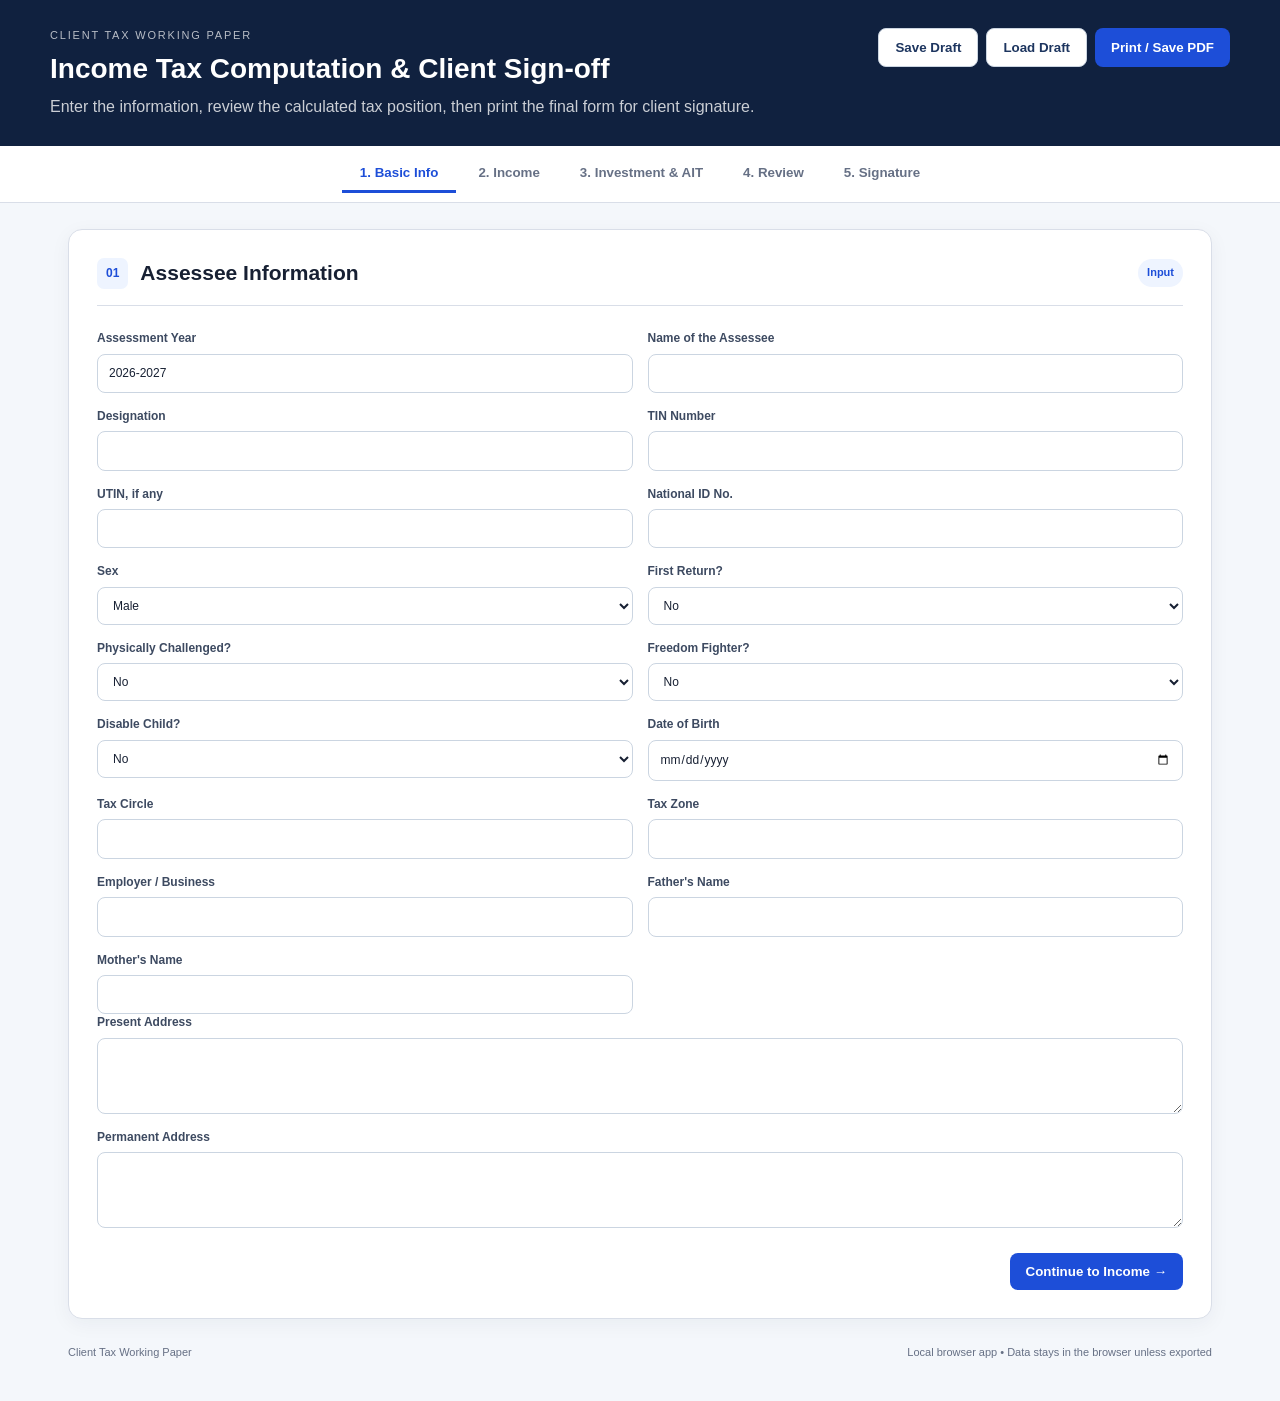
==== index.html @ 4872b8e6 "Add files via upload" ====
<!DOCTYPE html>
<html lang="en">
<head>
  <meta charset="UTF-8">
  <meta name="viewport" content="width=device-width, initial-scale=1.0">
  <title>Income Tax Computation & Client Sign-off</title>
  <link rel="stylesheet" href="styles.css">
</head>
<body>
<header class="topbar">
  <div>
    <div class="eyebrow">CLIENT TAX WORKING PAPER</div>
    <h1>Income Tax Computation & Client Sign-off</h1>
    <p>Enter the information, review the calculated tax position, then print the final form for client signature.</p>
  </div>
  <div class="top-actions">
    <button class="btn secondary" id="saveBtn">Save Draft</button>
    <button class="btn secondary" id="loadBtn">Load Draft</button>
    <button class="btn primary" id="printBtn">Print / Save PDF</button>
  </div>
</header>

<nav class="steps">
  <button class="step active" data-step="1">1. Basic Info</button>
  <button class="step" data-step="2">2. Income</button>
  <button class="step" data-step="3">3. Investment & AIT</button>
  <button class="step" data-step="4">4. Review</button>
  <button class="step" data-step="5">5. Signature</button>
</nav>

<main class="container">
  <div id="status" class="status hidden"></div>

  <section class="panel step-panel active" data-panel="1">
    <div class="section-head">
      <div><span class="section-no">01</span><h2>Assessee Information</h2></div>
      <span class="badge">Input</span>
    </div>
    <div class="grid two">
      <label>Assessment Year<input id="assessmentYear" value="2026-2027"></label>
      <label>Name of the Assessee<input id="name"></label>
      <label>Designation<input id="designation"></label>
      <label>TIN Number<input id="tin"></label>
      <label>UTIN, if any<input id="utin"></label>
      <label>National ID No.<input id="nid"></label>
      <label>Sex<select id="sex"><option>Male</option><option>Female</option><option>Third</option></select></label>
      <label>First Return?<select id="firstReturn"><option>No</option><option>Yes</option></select></label>
      <label>Physically Challenged?<select id="disabled"><option>No</option><option>Yes</option></select></label>
      <label>Freedom Fighter?<select id="freedomFighter"><option>No</option><option>Yes</option></select></label>
      <label>Disable Child?<select id="disableChild"><option>No</option><option>Yes</option></select></label>
      <label>Date of Birth<input id="dob" type="date"></label>
      <label>Tax Circle<input id="taxCircle"></label>
      <label>Tax Zone<input id="taxZone"></label>
      <label>Employer / Business<input id="employer"></label>
      <label>Father's Name<input id="father"></label>
      <label>Mother's Name<input id="mother"></label>
    </div>
    <div class="grid one">
      <label>Present Address<textarea id="presentAddress"></textarea></label>
      <label>Permanent Address<textarea id="permanentAddress"></textarea></label>
    </div>
    <div class="nav-row"><span></span><button class="btn primary next">Continue to Income →</button></div>
  </section>

  <section class="panel step-panel" data-panel="2">
    <div class="section-head">
      <div><span class="section-no">02</span><h2>Income Computation</h2></div>
      <span class="badge">Input + Auto calculation</span>
    </div>

    <details open class="income-card">
      <summary>Salary Income <span class="live" id="salaryLive">৳0</span></summary>
      <div class="grid three">
        <label>Basic Pay<input data-num id="basicPay"></label>
        <label>House Rent Allowance<input data-num id="houseRent"></label>
        <label>Festival Bonus<input data-num id="festivalBonus"></label>
        <label>Conveyance Allowance<input data-num id="conveyance"></label>
        <label>Medical Allowance<input data-num id="medical"></label>
        <label>Gratuity<input data-num id="gratuity"></label>
        <label>Employer PF Contribution<input data-num id="employerPF"></label>
        <label>Clothing Benefit<input data-num id="clothing"></label>
        <label>Earned Leave<input data-num id="earnedLeave"></label>
        <label>Performance Bonus<input data-num id="performanceBonus"></label>
      </div>
      <div class="calc-line"><span>Total Salary Income</span><strong id="salaryGross">৳0</strong></div>
      <div class="calc-line"><span>Salary exemption: lower of 1/3 of total or ৳500,000</span><strong id="salaryExempt">৳0</strong></div>
      <div class="calc-line total"><span>Taxable Salary Income</span><strong id="salaryTaxable">৳0</strong></div>
    </details>

    <details class="income-card">
      <summary>House Property <span class="live" id="houseLive">৳0</span></summary>
      <div class="grid three">
        <label>Property Location / Description<input id="houseLocation"></label>
        <label>Property Type<select id="houseType"><option value="">Select</option><option value="residential">Residential</option><option value="commercial">Commercial</option></select></label>
        <label>Start Date<input id="houseStart" type="date"></label>
        <label>Annual Rental Income<input data-num id="rentIncome"></label>
        <label>Insurance Premium<input data-num id="houseInsurance"></label>
        <label>Loan / Mortgage Interest<input data-num id="houseInterest"></label>
        <label>Municipal / Local Tax<input data-num id="municipalTax"></label>
        <label>Vacancy Allowance<input data-num id="vacancyAllowance"></label>
        <label>Pre-rental Interest<input data-num id="preRentInterest"></label>
      </div>
      <div class="calc-line"><span>Repair & maintenance</span><strong id="houseRepair">৳0</strong></div>
      <div class="calc-line"><span>Total claimed expenses</span><strong id="houseExpenses">৳0</strong></div>
      <div class="calc-line total"><span>Net House Property Income</span><strong id="houseTaxable">৳0</strong></div>
    </details>

    <details class="income-card">
      <summary>Agriculture <span class="live" id="agriLive">৳0</span></summary>
      <div class="grid three">
        <label>Books of Account Maintained?<select id="agriBooks"><option>Yes</option><option>No</option></select></label>
        <label>Sale of Agricultural Produce<input data-num id="agriSales"></label>
        <label>Tea / Rubber Production<input data-num id="agriTea"></label>
        <label>Land Development Tax<input data-num id="agriLandTax"></label>
        <label>Land Rent<input data-num id="agriLandRent"></label>
        <label>Seeds & Fertilizers<input data-num id="agriSeeds"></label>
        <label>Labour Wages<input data-num id="agriLabour"></label>
        <label>Irrigation & Electricity<input data-num id="agriIrrigation"></label>
        <label>Farm Loan Interest<input data-num id="agriInterest"></label>
        <label>Machinery / Dairy Maintenance<input data-num id="agriMaintenance"></label>
        <label>Insurance Premium<input data-num id="agriInsurance"></label>
        <label>Loss Prevention Cost<input data-num id="agriLoss"></label>
        <label>Depreciation & Amortization<input data-num id="agriDep"></label>
        <label>Dead Dairy Purchase<input data-num id="agriDairy"></label>
        <label>Other Eligible Agriculture Expense<input data-num id="agriOther"></label>
      </div>
      <div class="calc-line"><span>Total agricultural receipts</span><strong id="agriReceipts">৳0</strong></div>
      <div class="calc-line"><span>Total agricultural expenses</span><strong id="agriExpenses">৳0</strong></div>
      <div class="calc-line total"><span>Net Agricultural Income</span><strong id="agriTaxable">৳0</strong></div>
    </details>

    <details class="income-card">
      <summary>Business / Profession <span class="live" id="businessLive">৳0</span></summary>
      <div class="grid two">
        <label>Type of Main Business<input id="businessType"></label>
        <label>Business / Profession Name<input id="businessName"></label>
        <label class="span-2">Business Address<textarea id="businessAddress"></textarea></label>
      </div>
      <h3>Receipts / Income</h3>
      <div class="grid three">
        <label>Business Income<input data-num id="bizBusinessIncome"></label>
        <label>Professional Income<input data-num id="bizProfessionIncome"></label>
        <label>Recurring Business Relationship Benefit<input data-num id="bizRecurring"></label>
        <label>Management Fee Income<input data-num id="bizManagement"></label>
        <label>Leasing Amount Due<input data-num id="bizLease"></label>
        <label>Currency Exchange Gain<input data-num id="bizFx"></label>
        <label>Liquidated Company Income<input data-num id="bizLiquidated"></label>
        <label>Annual Sales / Turnover<input data-num id="bizTurnover"></label>
      </div>
      <h3>Eligible Expenses</h3>
      <div class="grid three" id="businessExpenseGrid"></div>
      <div class="calc-line"><span>Total Business Receipts</span><strong id="bizReceipts">৳0</strong></div>
      <div class="calc-line"><span>Total Eligible Business Expenses</span><strong id="bizExpenses">৳0</strong></div>
      <div class="calc-line total"><span>Net Business Income</span><strong id="bizTaxable">৳0</strong></div>
    </details>

    <details class="income-card">
      <summary>Capital Gain <span class="live" id="capitalLive">৳0</span></summary>
      <div class="grid three">
        <label>Way of Ownership<select id="capitalOwnership"><option value="purchase">Purchase</option><option value="inheritance">Inheritance</option></select></label>
        <label>Fair Value at Inheritance<input data-num id="capitalFairValue"></label>
        <label>Purchase Value<input data-num id="capitalPurchaseValue"></label>
        <label>Sale Value / Consideration<input data-num id="capitalSale"></label>
        <label>Registration & Duty Cost<input data-num id="capitalDuty"></label>
        <label>Asset Development / Repair Cost<input data-num id="capitalRepair"></label>
      </div>
      <div class="calc-line"><span>Total eligible expenses</span><strong id="capitalExpenses">৳0</strong></div>
      <div class="calc-line total"><span>Net Capital Gain</span><strong id="capitalTaxable">৳0</strong></div>
    </details>

    <details class="income-card">
      <summary>Financial Assets <span class="live" id="financialLive">৳0</span></summary>
      <div class="grid three">
        <label>Govt. Securities Interest / Profit<input data-num id="finGovt"></label>
        <label>Securities / Debenture Income<input data-num id="finSecurities"></label>
        <label>Interest / Profit Income<input data-num id="finInterest"></label>
        <label>Bank / Financial Institution Interest<input data-num id="finBank"></label>
        <label>Asset / Product / Scheme Interest<input data-num id="finScheme"></label>
        <label>Dividend Income<input data-num id="finDividend"></label>
        <label>Bank / FI Charges<input data-num id="finCharges"></label>
        <label>Loan Interest for Asset<input data-num id="finLoanInterest"></label>
        <label>Other Eligible Expense<input data-num id="finOtherExpense"></label>
      </div>
      <div class="calc-line"><span>Gross financial asset income</span><strong id="finGross">৳0</strong></div>
      <div class="calc-line"><span>Eligible expenses</span><strong id="finExpenses">৳0</strong></div>
      <div class="calc-line total"><span>Net Financial Asset Income</span><strong id="finTaxable">৳0</strong></div>
    </details>

    <details class="income-card">
      <summary>Other Sources <span class="live" id="otherLive">৳0</span></summary>
      <div class="grid two">
        <label>Royalty / License / Technical Knowledge / Intangible Asset<input data-num id="otherRoyalty"></label>
        <label>Government Subsidies<input data-num id="otherSubsidy"></label>
        <label>Alienation of Property Income<input data-num id="otherAlienation"></label>
        <label>Donation / Grant / Gift<input data-num id="otherGift"></label>
        <label>Other Unclassified Income<input data-num id="otherUnclassified"></label>
        <label>Eligible Other Expense<input data-num id="otherExpense"></label>
      </div>
      <div class="calc-line"><span>Gross other-source income</span><strong id="otherGross">৳0</strong></div>
      <div class="calc-line total"><span>Net Other-Source Income</span><strong id="otherTaxable">৳0</strong></div>
    </details>

    <div class="summary-strip">
      <div><small>Total Taxable Income</small><strong id="totalIncome">৳0</strong></div>
      <div><small>Tax Before Rebate</small><strong id="taxBeforeRebate">৳0</strong></div>
      <div><small>Estimated Tax Payable</small><strong id="estimatedTax">৳0</strong></div>
    </div>
    <div class="nav-row"><button class="btn secondary prev">← Back</button><button class="btn primary next">Continue to Investment & AIT →</button></div>
  </section>

  <section class="panel step-panel" data-panel="3">
    <div class="section-head">
      <div><span class="section-no">03</span><h2>Investment Rebate & Advance Tax</h2></div>
      <span class="badge">Input + Auto calculation</span>
    </div>
    <div class="grid three">
      <label>Life Insurance Premium<input data-num id="invLife"></label>
      <label>Deferred Annuity Contribution<input data-num id="invAnnuity"></label>
      <label>Contributory PF<input data-num id="invPF"></label>
      <label>RPF Contribution<input data-num id="invRPF"></label>
      <label>Superannuation Fund<input data-num id="invSuper"></label>
      <label>Government Securities<input data-num id="invGovt"></label>
      <label>Unit / Mutual Fund Certificate<input data-num id="invMutual"></label>
      <label>DPS Investment<input data-num id="invDPS"></label>
      <label>BSEC-approved Securities<input data-num id="invBsec"></label>
      <label>Approved Hospital Donation<input data-num id="invHospital"></label>
      <label>Handicraft Welfare Donation<input data-num id="invHandicraft"></label>
      <label>Zakat Fund Contribution<input data-num id="invZakat"></label>
      <label>Benevolent Fund / Joint Insurance<input data-num id="invBenevolent"></label>
      <label>Approved Philanthropic / Educational Donation<input data-num id="invEducation"></label>
      <label>Socioeconomic / Cultural Institution Donation<input data-num id="invSocio"></label>
    </div>
    <div class="calc-line"><span>Eligible investment after specified caps</span><strong id="eligibleInvestment">৳0</strong></div>
    <div class="calc-line"><span>Maximum eligible investment: 30% of taxable income</span><strong id="maxInvestment">৳0</strong></div>
    <div class="calc-line"><span>Estimated tax rebate</span><strong id="taxRebate">৳0</strong></div>

    <h3>Advance Income Tax / Tax Credits</h3>
    <div class="table-wrap">
      <table id="aitTable">
        <thead><tr><th>Period / Reference</th><th>Challan No.</th><th>Date</th><th>Amount (৳)</th></tr></thead>
        <tbody></tbody>
      </table>
    </div>
    <div class="grid two">
      <label>AIT on IC Interest Income<input data-num id="aitIC"></label>
      <label>AIT on FD Interest Income<input data-num id="aitFD"></label>
    </div>
    <div class="calc-line"><span>Total AIT / Tax Credit</span><strong id="totalAIT">৳0</strong></div>

    <div class="summary-strip">
      <div><small>Tax Before Rebate</small><strong id="taxBeforeRebate2">৳0</strong></div>
      <div><small>Tax Rebate</small><strong id="taxRebate2">৳0</strong></div>
      <div><small>Tax to Deposit</small><strong id="taxToDeposit">৳0</strong></div>
    </div>
    <div class="nav-row"><button class="btn secondary prev">← Back</button><button class="btn primary next">Review Computation →</button></div>
  </section>

  <section class="panel step-panel" data-panel="4">
    <div class="section-head">
      <div><span class="section-no">04</span><h2>Client Review & Final Computation</h2></div>
      <span class="badge">Read-only</span>
    </div>
    <div id="reviewCard" class="review-card"></div>
    <div class="declaration">
      <h3>Client Review Checklist</h3>
      <label class="check"><input type="checkbox" id="confirmInfo"> I have reviewed the personal and income information entered above.</label>
      <label class="check"><input type="checkbox" id="confirmDocuments"> I confirm that the information is supported by the documents and records provided to the tax preparer.</label>
      <label class="check"><input type="checkbox" id="confirmTax"> I have reviewed the tax computation and understand that the final tax liability may change if information or applicable law changes.</label>
      <label>Client comments<textarea id="clientComments" placeholder="Optional comments, corrections or instructions"></textarea></label>
    </div>
    <div class="nav-row"><button class="btn secondary prev">← Back</button><button class="btn primary next">Go to Signature →</button></div>
  </section>

  <section class="panel step-panel" data-panel="5">
    <div class="section-head">
      <div><span class="section-no">05</span><h2>Final Client Sign-off</h2></div>
      <span class="badge">Print-ready</span>
    </div>
    <div class="signature-preview" id="signaturePreview"></div>
    <div class="signature-grid">
      <div class="signature-box"><div class="signature-line"></div><strong>Client Signature</strong><span>Name: <b id="sigName">________________</b></span><span>Date: __________________</span></div>
      <div class="signature-box"><div class="signature-line"></div><strong>Prepared / Reviewed By</strong><span>Name: __________________</span><span>Date: __________________</span></div>
    </div>
    <div class="final-note">
      <strong>Important:</strong> This is a client review and sign-off working paper generated from the supplied Excel template. It is not itself an official NBR return or a substitute for professional verification of the applicable tax law.
    </div>
    <div class="nav-row no-print"><button class="btn secondary prev">← Back</button><button class="btn primary" id="finalPrintBtn">Print Final Form</button></div>
  </section>
</main>

<footer class="footer no-print">
  <span>Client Tax Working Paper</span><span>Local browser app • Data stays in the browser unless exported</span>
</footer>
<script src="app.js"></script>
</body>
</html>
---- styles.css ----
:root{--ink:#172033;--muted:#667085;--line:#d9dee8;--bg:#f4f7fb;--panel:#fff;--brand:#1d4ed8;--brand2:#0f3ea9;--soft:#eef4ff;--success:#087443;--warn:#9a6700}
*{box-sizing:border-box}body{margin:0;font-family:Inter,Segoe UI,Arial,sans-serif;color:var(--ink);background:var(--bg);line-height:1.45}
.topbar{background:#10213f;color:#fff;padding:28px max(24px,calc((100% - 1180px)/2));display:flex;justify-content:space-between;gap:30px;align-items:flex-start}.eyebrow{font-size:11px;letter-spacing:1.8px;opacity:.7}.topbar h1{margin:5px 0;font-size:28px}.topbar p{margin:4px 0 0;opacity:.78;max-width:720px}.top-actions{display:flex;gap:8px;flex-wrap:wrap}.btn{border:0;border-radius:8px;padding:11px 16px;font-weight:700;cursor:pointer}.btn.primary{background:var(--brand);color:#fff}.btn.primary:hover{background:var(--brand2)}.btn.secondary{background:#fff;color:#1d355f;border:1px solid #cbd5e1}
.steps{position:sticky;top:0;z-index:10;background:#fff;border-bottom:1px solid var(--line);display:flex;justify-content:center;gap:4px;padding:9px}.step{background:transparent;border:0;padding:10px 18px;color:var(--muted);font-weight:700;border-bottom:3px solid transparent;cursor:pointer}.step.active{color:var(--brand);border-color:var(--brand)}
.container{max-width:1180px;margin:26px auto;padding:0 18px}.panel{display:none;background:var(--panel);border:1px solid var(--line);border-radius:14px;padding:28px;box-shadow:0 5px 20px rgba(16,33,63,.05)}.panel.active{display:block}
.section-head{display:flex;justify-content:space-between;align-items:center;margin-bottom:24px;border-bottom:1px solid var(--line);padding-bottom:16px}.section-head>div{display:flex;align-items:center;gap:12px}.section-no{font-size:12px;font-weight:800;color:var(--brand);background:var(--soft);padding:7px 9px;border-radius:7px}.section-head h2{margin:0;font-size:21px}.badge{font-size:11px;font-weight:800;color:var(--brand);background:var(--soft);padding:6px 9px;border-radius:20px}
.grid{display:grid;gap:15px}.grid.one{grid-template-columns:1fr}.grid.two{grid-template-columns:repeat(2,minmax(0,1fr))}.grid.three{grid-template-columns:repeat(3,minmax(0,1fr))}.span-2{grid-column:span 2}label{display:flex;flex-direction:column;gap:6px;font-size:12px;font-weight:800;color:#3d4a61}input,select,textarea{font:inherit;font-weight:500;color:var(--ink);border:1px solid #cbd5e1;border-radius:8px;background:#fff;padding:10px 11px;outline:none}input:focus,select:focus,textarea:focus{border-color:var(--brand);box-shadow:0 0 0 3px rgba(29,78,216,.1)}textarea{min-height:76px;resize:vertical}
.income-card{border:1px solid var(--line);border-radius:12px;margin:14px 0;overflow:hidden;background:#fff}.income-card summary{list-style:none;cursor:pointer;padding:15px 17px;font-weight:800;display:flex;justify-content:space-between;background:#fafbfe}.income-card summary::-webkit-details-marker{display:none}.income-card>div,.income-card>h3{padding-left:17px;padding-right:17px}.income-card>div.grid{padding-top:17px}.income-card h3{font-size:14px;margin:20px 0 0}.live{font-size:13px;color:var(--success)}
.calc-line{display:flex;justify-content:space-between;border-top:1px solid var(--line);padding:11px 17px;color:#526078}.calc-line strong{color:var(--ink)}.calc-line.total{background:#f7f9fc;font-size:15px;color:var(--ink)}
.summary-strip{display:grid;grid-template-columns:repeat(3,1fr);gap:12px;margin:22px 0}.summary-strip>div{background:#10213f;color:#fff;border-radius:10px;padding:15px}.summary-strip small{display:block;opacity:.7}.summary-strip strong{display:block;font-size:20px;margin-top:4px}
.nav-row{display:flex;justify-content:space-between;gap:10px;margin-top:25px}.table-wrap{overflow:auto;border:1px solid var(--line);border-radius:10px;margin:15px 0}table{width:100%;border-collapse:collapse;min-width:650px}th,td{padding:9px;border-bottom:1px solid var(--line);text-align:left;font-size:12px}th{background:#f5f7fa}.review-card{border:1px solid var(--line);border-radius:12px;overflow:hidden}.review-header{background:#10213f;color:#fff;padding:20px}.review-header h3{margin:0 0 4px}.review-grid{display:grid;grid-template-columns:repeat(3,1fr)}.review-grid div{padding:16px;border-bottom:1px solid var(--line);border-right:1px solid var(--line)}.review-grid small{display:block;color:var(--muted)}.review-grid strong{display:block;margin-top:3px}.declaration{margin-top:20px;padding:18px;background:#f8fafc;border:1px solid var(--line);border-radius:12px}.declaration h3{margin-top:0}.check{display:block;margin:11px 0;font-size:13px}.check input{width:auto;margin-right:7px}.signature-preview{border:1px solid var(--line);border-radius:12px;padding:20px;background:#fafbfe;margin-bottom:25px}.signature-preview h3{margin:0 0 5px}.signature-preview .amount{font-size:26px;font-weight:900}.signature-grid{display:grid;grid-template-columns:1fr 1fr;gap:55px;margin-top:40px}.signature-box{min-height:150px;display:flex;flex-direction:column;gap:8px}.signature-line{border-bottom:1px solid #333;margin-top:55px;width:90%}.final-note{margin-top:35px;padding:14px 16px;border-left:4px solid #f59e0b;background:#fffaf0;font-size:12px;color:#5c4a20}.footer{max-width:1180px;margin:18px auto 40px;padding:0 18px;color:var(--muted);font-size:11px;display:flex;justify-content:space-between}
.status{padding:11px 14px;background:#ecfdf3;border:1px solid #a7f3d0;color:#065f46;border-radius:8px;margin-bottom:14px}.hidden{display:none}
@media(max-width:800px){.topbar{display:block}.top-actions{margin-top:18px}.steps{overflow:auto;justify-content:flex-start}.step{white-space:nowrap}.grid.two,.grid.three,.review-grid,.summary-strip,.signature-grid{grid-template-columns:1fr}.span-2{grid-column:auto}.panel{padding:18px}.footer{display:none}}
@media print{body{background:#fff}.topbar,.steps,.no-print,.footer,.status{display:none!important}.container{max-width:none;margin:0;padding:0}.panel{display:none!important;border:0;box-shadow:none;padding:0}.panel[data-panel="5"]{display:block!important}.signature-preview{margin-top:0}.final-note{page-break-inside:avoid}.signature-grid{margin-top:55px} @page{size:A4;margin:14mm}}
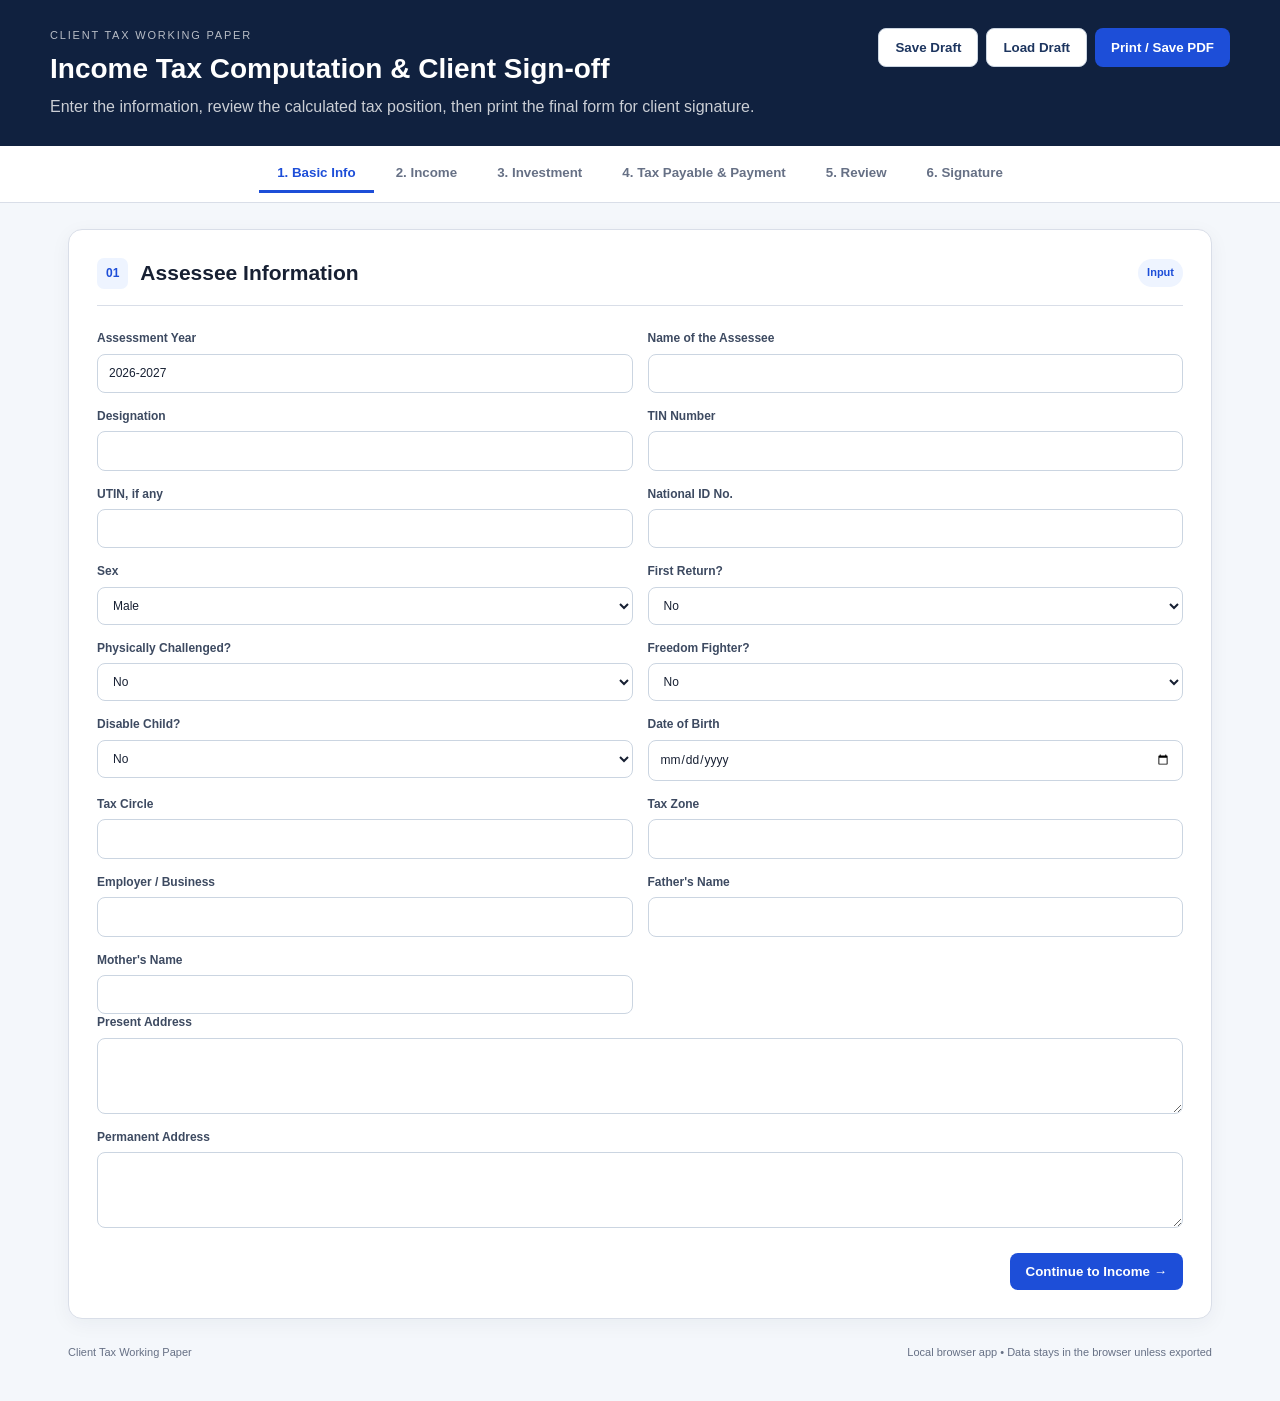
==== commit 5c0a611d: "Separate tax payable and payment section" ====
--- a/index.html
+++ b/index.html
@@ -1,296 +1,23 @@
 <!DOCTYPE html>
 <html lang="en">
-<head>
-  <meta charset="UTF-8">
-  <meta name="viewport" content="width=device-width, initial-scale=1.0">
-  <title>Income Tax Computation & Client Sign-off</title>
-  <link rel="stylesheet" href="styles.css">
-</head>
+<head><meta charset="UTF-8"><meta name="viewport" content="width=device-width, initial-scale=1.0"><title>Income Tax Computation & Client Sign-off</title><link rel="stylesheet" href="styles.css"></head>
 <body>
-<header class="topbar">
-  <div>
-    <div class="eyebrow">CLIENT TAX WORKING PAPER</div>
-    <h1>Income Tax Computation & Client Sign-off</h1>
-    <p>Enter the information, review the calculated tax position, then print the final form for client signature.</p>
-  </div>
-  <div class="top-actions">
-    <button class="btn secondary" id="saveBtn">Save Draft</button>
-    <button class="btn secondary" id="loadBtn">Load Draft</button>
-    <button class="btn primary" id="printBtn">Print / Save PDF</button>
-  </div>
-</header>
-
-<nav class="steps">
-  <button class="step active" data-step="1">1. Basic Info</button>
-  <button class="step" data-step="2">2. Income</button>
-  <button class="step" data-step="3">3. Investment & AIT</button>
-  <button class="step" data-step="4">4. Review</button>
-  <button class="step" data-step="5">5. Signature</button>
-</nav>
-
-<main class="container">
-  <div id="status" class="status hidden"></div>
-
-  <section class="panel step-panel active" data-panel="1">
-    <div class="section-head">
-      <div><span class="section-no">01</span><h2>Assessee Information</h2></div>
-      <span class="badge">Input</span>
-    </div>
-    <div class="grid two">
-      <label>Assessment Year<input id="assessmentYear" value="2026-2027"></label>
-      <label>Name of the Assessee<input id="name"></label>
-      <label>Designation<input id="designation"></label>
-      <label>TIN Number<input id="tin"></label>
-      <label>UTIN, if any<input id="utin"></label>
-      <label>National ID No.<input id="nid"></label>
-      <label>Sex<select id="sex"><option>Male</option><option>Female</option><option>Third</option></select></label>
-      <label>First Return?<select id="firstReturn"><option>No</option><option>Yes</option></select></label>
-      <label>Physically Challenged?<select id="disabled"><option>No</option><option>Yes</option></select></label>
-      <label>Freedom Fighter?<select id="freedomFighter"><option>No</option><option>Yes</option></select></label>
-      <label>Disable Child?<select id="disableChild"><option>No</option><option>Yes</option></select></label>
-      <label>Date of Birth<input id="dob" type="date"></label>
-      <label>Tax Circle<input id="taxCircle"></label>
-      <label>Tax Zone<input id="taxZone"></label>
-      <label>Employer / Business<input id="employer"></label>
-      <label>Father's Name<input id="father"></label>
-      <label>Mother's Name<input id="mother"></label>
-    </div>
-    <div class="grid one">
-      <label>Present Address<textarea id="presentAddress"></textarea></label>
-      <label>Permanent Address<textarea id="permanentAddress"></textarea></label>
-    </div>
-    <div class="nav-row"><span></span><button class="btn primary next">Continue to Income →</button></div>
-  </section>
-
-  <section class="panel step-panel" data-panel="2">
-    <div class="section-head">
-      <div><span class="section-no">02</span><h2>Income Computation</h2></div>
-      <span class="badge">Input + Auto calculation</span>
-    </div>
-
-    <details open class="income-card">
-      <summary>Salary Income <span class="live" id="salaryLive">৳0</span></summary>
-      <div class="grid three">
-        <label>Basic Pay<input data-num id="basicPay"></label>
-        <label>House Rent Allowance<input data-num id="houseRent"></label>
-        <label>Festival Bonus<input data-num id="festivalBonus"></label>
-        <label>Conveyance Allowance<input data-num id="conveyance"></label>
-        <label>Medical Allowance<input data-num id="medical"></label>
-        <label>Gratuity<input data-num id="gratuity"></label>
-        <label>Employer PF Contribution<input data-num id="employerPF"></label>
-        <label>Clothing Benefit<input data-num id="clothing"></label>
-        <label>Earned Leave<input data-num id="earnedLeave"></label>
-        <label>Performance Bonus<input data-num id="performanceBonus"></label>
-      </div>
-      <div class="calc-line"><span>Total Salary Income</span><strong id="salaryGross">৳0</strong></div>
-      <div class="calc-line"><span>Salary exemption: lower of 1/3 of total or ৳500,000</span><strong id="salaryExempt">৳0</strong></div>
-      <div class="calc-line total"><span>Taxable Salary Income</span><strong id="salaryTaxable">৳0</strong></div>
-    </details>
-
-    <details class="income-card">
-      <summary>House Property <span class="live" id="houseLive">৳0</span></summary>
-      <div class="grid three">
-        <label>Property Location / Description<input id="houseLocation"></label>
-        <label>Property Type<select id="houseType"><option value="">Select</option><option value="residential">Residential</option><option value="commercial">Commercial</option></select></label>
-        <label>Start Date<input id="houseStart" type="date"></label>
-        <label>Annual Rental Income<input data-num id="rentIncome"></label>
-        <label>Insurance Premium<input data-num id="houseInsurance"></label>
-        <label>Loan / Mortgage Interest<input data-num id="houseInterest"></label>
-        <label>Municipal / Local Tax<input data-num id="municipalTax"></label>
-        <label>Vacancy Allowance<input data-num id="vacancyAllowance"></label>
-        <label>Pre-rental Interest<input data-num id="preRentInterest"></label>
-      </div>
-      <div class="calc-line"><span>Repair & maintenance</span><strong id="houseRepair">৳0</strong></div>
-      <div class="calc-line"><span>Total claimed expenses</span><strong id="houseExpenses">৳0</strong></div>
-      <div class="calc-line total"><span>Net House Property Income</span><strong id="houseTaxable">৳0</strong></div>
-    </details>
-
-    <details class="income-card">
-      <summary>Agriculture <span class="live" id="agriLive">৳0</span></summary>
-      <div class="grid three">
-        <label>Books of Account Maintained?<select id="agriBooks"><option>Yes</option><option>No</option></select></label>
-        <label>Sale of Agricultural Produce<input data-num id="agriSales"></label>
-        <label>Tea / Rubber Production<input data-num id="agriTea"></label>
-        <label>Land Development Tax<input data-num id="agriLandTax"></label>
-        <label>Land Rent<input data-num id="agriLandRent"></label>
-        <label>Seeds & Fertilizers<input data-num id="agriSeeds"></label>
-        <label>Labour Wages<input data-num id="agriLabour"></label>
-        <label>Irrigation & Electricity<input data-num id="agriIrrigation"></label>
-        <label>Farm Loan Interest<input data-num id="agriInterest"></label>
-        <label>Machinery / Dairy Maintenance<input data-num id="agriMaintenance"></label>
-        <label>Insurance Premium<input data-num id="agriInsurance"></label>
-        <label>Loss Prevention Cost<input data-num id="agriLoss"></label>
-        <label>Depreciation & Amortization<input data-num id="agriDep"></label>
-        <label>Dead Dairy Purchase<input data-num id="agriDairy"></label>
-        <label>Other Eligible Agriculture Expense<input data-num id="agriOther"></label>
-      </div>
-      <div class="calc-line"><span>Total agricultural receipts</span><strong id="agriReceipts">৳0</strong></div>
-      <div class="calc-line"><span>Total agricultural expenses</span><strong id="agriExpenses">৳0</strong></div>
-      <div class="calc-line total"><span>Net Agricultural Income</span><strong id="agriTaxable">৳0</strong></div>
-    </details>
-
-    <details class="income-card">
-      <summary>Business / Profession <span class="live" id="businessLive">৳0</span></summary>
-      <div class="grid two">
-        <label>Type of Main Business<input id="businessType"></label>
-        <label>Business / Profession Name<input id="businessName"></label>
-        <label class="span-2">Business Address<textarea id="businessAddress"></textarea></label>
-      </div>
-      <h3>Receipts / Income</h3>
-      <div class="grid three">
-        <label>Business Income<input data-num id="bizBusinessIncome"></label>
-        <label>Professional Income<input data-num id="bizProfessionIncome"></label>
-        <label>Recurring Business Relationship Benefit<input data-num id="bizRecurring"></label>
-        <label>Management Fee Income<input data-num id="bizManagement"></label>
-        <label>Leasing Amount Due<input data-num id="bizLease"></label>
-        <label>Currency Exchange Gain<input data-num id="bizFx"></label>
-        <label>Liquidated Company Income<input data-num id="bizLiquidated"></label>
-        <label>Annual Sales / Turnover<input data-num id="bizTurnover"></label>
-      </div>
-      <h3>Eligible Expenses</h3>
-      <div class="grid three" id="businessExpenseGrid"></div>
-      <div class="calc-line"><span>Total Business Receipts</span><strong id="bizReceipts">৳0</strong></div>
-      <div class="calc-line"><span>Total Eligible Business Expenses</span><strong id="bizExpenses">৳0</strong></div>
-      <div class="calc-line total"><span>Net Business Income</span><strong id="bizTaxable">৳0</strong></div>
-    </details>
-
-    <details class="income-card">
-      <summary>Capital Gain <span class="live" id="capitalLive">৳0</span></summary>
-      <div class="grid three">
-        <label>Way of Ownership<select id="capitalOwnership"><option value="purchase">Purchase</option><option value="inheritance">Inheritance</option></select></label>
-        <label>Fair Value at Inheritance<input data-num id="capitalFairValue"></label>
-        <label>Purchase Value<input data-num id="capitalPurchaseValue"></label>
-        <label>Sale Value / Consideration<input data-num id="capitalSale"></label>
-        <label>Registration & Duty Cost<input data-num id="capitalDuty"></label>
-        <label>Asset Development / Repair Cost<input data-num id="capitalRepair"></label>
-      </div>
-      <div class="calc-line"><span>Total eligible expenses</span><strong id="capitalExpenses">৳0</strong></div>
-      <div class="calc-line total"><span>Net Capital Gain</span><strong id="capitalTaxable">৳0</strong></div>
-    </details>
-
-    <details class="income-card">
-      <summary>Financial Assets <span class="live" id="financialLive">৳0</span></summary>
-      <div class="grid three">
-        <label>Govt. Securities Interest / Profit<input data-num id="finGovt"></label>
-        <label>Securities / Debenture Income<input data-num id="finSecurities"></label>
-        <label>Interest / Profit Income<input data-num id="finInterest"></label>
-        <label>Bank / Financial Institution Interest<input data-num id="finBank"></label>
-        <label>Asset / Product / Scheme Interest<input data-num id="finScheme"></label>
-        <label>Dividend Income<input data-num id="finDividend"></label>
-        <label>Bank / FI Charges<input data-num id="finCharges"></label>
-        <label>Loan Interest for Asset<input data-num id="finLoanInterest"></label>
-        <label>Other Eligible Expense<input data-num id="finOtherExpense"></label>
-      </div>
-      <div class="calc-line"><span>Gross financial asset income</span><strong id="finGross">৳0</strong></div>
-      <div class="calc-line"><span>Eligible expenses</span><strong id="finExpenses">৳0</strong></div>
-      <div class="calc-line total"><span>Net Financial Asset Income</span><strong id="finTaxable">৳0</strong></div>
-    </details>
-
-    <details class="income-card">
-      <summary>Other Sources <span class="live" id="otherLive">৳0</span></summary>
-      <div class="grid two">
-        <label>Royalty / License / Technical Knowledge / Intangible Asset<input data-num id="otherRoyalty"></label>
-        <label>Government Subsidies<input data-num id="otherSubsidy"></label>
-        <label>Alienation of Property Income<input data-num id="otherAlienation"></label>
-        <label>Donation / Grant / Gift<input data-num id="otherGift"></label>
-        <label>Other Unclassified Income<input data-num id="otherUnclassified"></label>
-        <label>Eligible Other Expense<input data-num id="otherExpense"></label>
-      </div>
-      <div class="calc-line"><span>Gross other-source income</span><strong id="otherGross">৳0</strong></div>
-      <div class="calc-line total"><span>Net Other-Source Income</span><strong id="otherTaxable">৳0</strong></div>
-    </details>
-
-    <div class="summary-strip">
-      <div><small>Total Taxable Income</small><strong id="totalIncome">৳0</strong></div>
-      <div><small>Tax Before Rebate</small><strong id="taxBeforeRebate">৳0</strong></div>
-      <div><small>Estimated Tax Payable</small><strong id="estimatedTax">৳0</strong></div>
-    </div>
-    <div class="nav-row"><button class="btn secondary prev">← Back</button><button class="btn primary next">Continue to Investment & AIT →</button></div>
-  </section>
-
-  <section class="panel step-panel" data-panel="3">
-    <div class="section-head">
-      <div><span class="section-no">03</span><h2>Investment Rebate & Advance Tax</h2></div>
-      <span class="badge">Input + Auto calculation</span>
-    </div>
-    <div class="grid three">
-      <label>Life Insurance Premium<input data-num id="invLife"></label>
-      <label>Deferred Annuity Contribution<input data-num id="invAnnuity"></label>
-      <label>Contributory PF<input data-num id="invPF"></label>
-      <label>RPF Contribution<input data-num id="invRPF"></label>
-      <label>Superannuation Fund<input data-num id="invSuper"></label>
-      <label>Government Securities<input data-num id="invGovt"></label>
-      <label>Unit / Mutual Fund Certificate<input data-num id="invMutual"></label>
-      <label>DPS Investment<input data-num id="invDPS"></label>
-      <label>BSEC-approved Securities<input data-num id="invBsec"></label>
-      <label>Approved Hospital Donation<input data-num id="invHospital"></label>
-      <label>Handicraft Welfare Donation<input data-num id="invHandicraft"></label>
-      <label>Zakat Fund Contribution<input data-num id="invZakat"></label>
-      <label>Benevolent Fund / Joint Insurance<input data-num id="invBenevolent"></label>
-      <label>Approved Philanthropic / Educational Donation<input data-num id="invEducation"></label>
-      <label>Socioeconomic / Cultural Institution Donation<input data-num id="invSocio"></label>
-    </div>
-    <div class="calc-line"><span>Eligible investment after specified caps</span><strong id="eligibleInvestment">৳0</strong></div>
-    <div class="calc-line"><span>Maximum eligible investment: 30% of taxable income</span><strong id="maxInvestment">৳0</strong></div>
-    <div class="calc-line"><span>Estimated tax rebate</span><strong id="taxRebate">৳0</strong></div>
-
-    <h3>Advance Income Tax / Tax Credits</h3>
-    <div class="table-wrap">
-      <table id="aitTable">
-        <thead><tr><th>Period / Reference</th><th>Challan No.</th><th>Date</th><th>Amount (৳)</th></tr></thead>
-        <tbody></tbody>
-      </table>
-    </div>
-    <div class="grid two">
-      <label>AIT on IC Interest Income<input data-num id="aitIC"></label>
-      <label>AIT on FD Interest Income<input data-num id="aitFD"></label>
-    </div>
-    <div class="calc-line"><span>Total AIT / Tax Credit</span><strong id="totalAIT">৳0</strong></div>
-
-    <div class="summary-strip">
-      <div><small>Tax Before Rebate</small><strong id="taxBeforeRebate2">৳0</strong></div>
-      <div><small>Tax Rebate</small><strong id="taxRebate2">৳0</strong></div>
-      <div><small>Tax to Deposit</small><strong id="taxToDeposit">৳0</strong></div>
-    </div>
-    <div class="nav-row"><button class="btn secondary prev">← Back</button><button class="btn primary next">Review Computation →</button></div>
-  </section>
-
-  <section class="panel step-panel" data-panel="4">
-    <div class="section-head">
-      <div><span class="section-no">04</span><h2>Client Review & Final Computation</h2></div>
-      <span class="badge">Read-only</span>
-    </div>
-    <div id="reviewCard" class="review-card"></div>
-    <div class="declaration">
-      <h3>Client Review Checklist</h3>
-      <label class="check"><input type="checkbox" id="confirmInfo"> I have reviewed the personal and income information entered above.</label>
-      <label class="check"><input type="checkbox" id="confirmDocuments"> I confirm that the information is supported by the documents and records provided to the tax preparer.</label>
-      <label class="check"><input type="checkbox" id="confirmTax"> I have reviewed the tax computation and understand that the final tax liability may change if information or applicable law changes.</label>
-      <label>Client comments<textarea id="clientComments" placeholder="Optional comments, corrections or instructions"></textarea></label>
-    </div>
-    <div class="nav-row"><button class="btn secondary prev">← Back</button><button class="btn primary next">Go to Signature →</button></div>
-  </section>
-
-  <section class="panel step-panel" data-panel="5">
-    <div class="section-head">
-      <div><span class="section-no">05</span><h2>Final Client Sign-off</h2></div>
-      <span class="badge">Print-ready</span>
-    </div>
-    <div class="signature-preview" id="signaturePreview"></div>
-    <div class="signature-grid">
-      <div class="signature-box"><div class="signature-line"></div><strong>Client Signature</strong><span>Name: <b id="sigName">________________</b></span><span>Date: __________________</span></div>
-      <div class="signature-box"><div class="signature-line"></div><strong>Prepared / Reviewed By</strong><span>Name: __________________</span><span>Date: __________________</span></div>
-    </div>
-    <div class="final-note">
-      <strong>Important:</strong> This is a client review and sign-off working paper generated from the supplied Excel template. It is not itself an official NBR return or a substitute for professional verification of the applicable tax law.
-    </div>
-    <div class="nav-row no-print"><button class="btn secondary prev">← Back</button><button class="btn primary" id="finalPrintBtn">Print Final Form</button></div>
-  </section>
-</main>
-
-<footer class="footer no-print">
-  <span>Client Tax Working Paper</span><span>Local browser app • Data stays in the browser unless exported</span>
-</footer>
-<script src="app.js"></script>
-</body>
-</html>
+<header class="topbar"><div><div class="eyebrow">CLIENT TAX WORKING PAPER</div><h1>Income Tax Computation & Client Sign-off</h1><p>Enter the information, review the calculated tax position, then print the final form for client signature.</p></div><div class="top-actions"><button class="btn secondary" id="saveBtn">Save Draft</button><button class="btn secondary" id="loadBtn">Load Draft</button><button class="btn primary" id="printBtn">Print / Save PDF</button></div></header>
+<nav class="steps"><button class="step active" data-step="1">1. Basic Info</button><button class="step" data-step="2">2. Income</button><button class="step" data-step="3">3. Investment</button><button class="step" data-step="4">4. Tax Payable & Payment</button><button class="step" data-step="5">5. Review</button><button class="step" data-step="6">6. Signature</button></nav>
+<main class="container"><div id="status" class="status hidden"></div>
+<section class="panel step-panel active" data-panel="1"><div class="section-head"><div><span class="section-no">01</span><h2>Assessee Information</h2></div><span class="badge">Input</span></div><div class="grid two">
+<label>Assessment Year<input id="assessmentYear" value="2026-2027"></label><label>Name of the Assessee<input id="name"></label><label>Designation<input id="designation"></label><label>TIN Number<input id="tin"></label><label>UTIN, if any<input id="utin"></label><label>National ID No.<input id="nid"></label><label>Sex<select id="sex"><option>Male</option><option>Female</option><option>Third</option></select></label><label>First Return?<select id="firstReturn"><option>No</option><option>Yes</option></select></label><label>Physically Challenged?<select id="disabled"><option>No</option><option>Yes</option></select></label><label>Freedom Fighter?<select id="freedomFighter"><option>No</option><option>Yes</option></select></label><label>Disable Child?<select id="disableChild"><option>No</option><option>Yes</option></select></label><label>Date of Birth<input id="dob" type="date"></label><label>Tax Circle<input id="taxCircle"></label><label>Tax Zone<input id="taxZone"></label><label>Employer / Business<input id="employer"></label><label>Father's Name<input id="father"></label><label>Mother's Name<input id="mother"></label></div><div class="grid one"><label>Present Address<textarea id="presentAddress"></textarea></label><label>Permanent Address<textarea id="permanentAddress"></textarea></label></div><div class="nav-row"><span></span><button class="btn primary next">Continue to Income →</button></div></section>
+<section class="panel step-panel" data-panel="2"><div class="section-head"><div><span class="section-no">02</span><h2>Income Computation</h2></div><span class="badge">Input + Auto calculation</span></div>
+<details open class="income-card"><summary>Salary Income <span class="live" id="salaryLive">৳0</span></summary><div class="grid three"><label>Basic Pay<input data-num id="basicPay"></label><label>House Rent Allowance<input data-num id="houseRent"></label><label>Festival Bonus<input data-num id="festivalBonus"></label><label>Conveyance Allowance<input data-num id="conveyance"></label><label>Medical Allowance<input data-num id="medical"></label><label>Gratuity<input data-num id="gratuity"></label><label>Employer PF Contribution<input data-num id="employerPF"></label><label>Clothing Benefit<input data-num id="clothing"></label><label>Earned Leave<input data-num id="earnedLeave"></label><label>Performance Bonus<input data-num id="performanceBonus"></label></div><div class="calc-line"><span>Total Salary Income</span><strong id="salaryGross">৳0</strong></div><div class="calc-line"><span>Salary exemption: lower of 1/3 of total or ৳500,000</span><strong id="salaryExempt">৳0</strong></div><div class="calc-line total"><span>Taxable Salary Income</span><strong id="salaryTaxable">৳0</strong></div></details>
+<details class="income-card"><summary>House Property <span class="live" id="houseLive">৳0</span></summary><div class="grid three"><label>Property Location / Description<input id="houseLocation"></label><label>Property Type<select id="houseType"><option value="">Select</option><option value="residential">Residential</option><option value="commercial">Commercial</option></select></label><label>Start Date<input id="houseStart" type="date"></label><label>Annual Rental Income<input data-num id="rentIncome"></label><label>Insurance Premium<input data-num id="houseInsurance"></label><label>Loan / Mortgage Interest<input data-num id="houseInterest"></label><label>Municipal / Local Tax<input data-num id="municipalTax"></label><label>Vacancy Allowance<input data-num id="vacancyAllowance"></label><label>Pre-rental Interest<input data-num id="preRentInterest"></label></div><div class="calc-line"><span>Repair & maintenance</span><strong id="houseRepair">৳0</strong></div><div class="calc-line"><span>Total claimed expenses</span><strong id="houseExpenses">৳0</strong></div><div class="calc-line total"><span>Net House Property Income</span><strong id="houseTaxable">৳0</strong></div></details>
+<details class="income-card"><summary>Agriculture <span class="live" id="agriLive">৳0</span></summary><div class="grid three"><label>Books of Account Maintained?<select id="agriBooks"><option>Yes</option><option>No</option></select></label><label>Sale of Agricultural Produce<input data-num id="agriSales"></label><label>Tea / Rubber Production<input data-num id="agriTea"></label><label>Land Development Tax<input data-num id="agriLandTax"></label><label>Land Rent<input data-num id="agriLandRent"></label><label>Seeds & Fertilizers<input data-num id="agriSeeds"></label><label>Labour Wages<input data-num id="agriLabour"></label><label>Irrigation & Electricity<input data-num id="agriIrrigation"></label><label>Farm Loan Interest<input data-num id="agriInterest"></label><label>Machinery / Dairy Maintenance<input data-num id="agriMaintenance"></label><label>Insurance Premium<input data-num id="agriInsurance"></label><label>Loss Prevention Cost<input data-num id="agriLoss"></label><label>Depreciation & Amortization<input data-num id="agriDep"></label><label>Dead Dairy Purchase<input data-num id="agriDairy"></label><label>Other Eligible Agriculture Expense<input data-num id="agriOther"></label></div><div class="calc-line"><span>Total agricultural receipts</span><strong id="agriReceipts">৳0</strong></div><div class="calc-line"><span>Total agricultural expenses</span><strong id="agriExpenses">৳0</strong></div><div class="calc-line total"><span>Net Agricultural Income</span><strong id="agriTaxable">৳0</strong></div></details>
+<details class="income-card"><summary>Business / Profession <span class="live" id="businessLive">৳0</span></summary><div class="grid two"><label>Type of Main Business<input id="businessType"></label><label>Business / Profession Name<input id="businessName"></label><label class="span-2">Business Address<textarea id="businessAddress"></textarea></label></div><h3>Receipts / Income</h3><div class="grid three"><label>Business Income<input data-num id="bizBusinessIncome"></label><label>Professional Income<input data-num id="bizProfessionIncome"></label><label>Recurring Business Relationship Benefit<input data-num id="bizRecurring"></label><label>Management Fee Income<input data-num id="bizManagement"></label><label>Leasing Amount Due<input data-num id="bizLease"></label><label>Currency Exchange Gain<input data-num id="bizFx"></label><label>Liquidated Company Income<input data-num id="bizLiquidated"></label><label>Annual Sales / Turnover<input data-num id="bizTurnover"></label></div><h3>Eligible Expenses</h3><div class="grid three" id="businessExpenseGrid"></div><div class="calc-line"><span>Total Business Receipts</span><strong id="bizReceipts">৳0</strong></div><div class="calc-line"><span>Total Eligible Business Expenses</span><strong id="bizExpenses">৳0</strong></div><div class="calc-line total"><span>Net Business Income</span><strong id="bizTaxable">৳0</strong></div></details>
+<details class="income-card"><summary>Capital Gain <span class="live" id="capitalLive">৳0</span></summary><div class="grid three"><label>Way of Ownership<select id="capitalOwnership"><option value="purchase">Purchase</option><option value="inheritance">Inheritance</option></select></label><label>Fair Value at Inheritance<input data-num id="capitalFairValue"></label><label>Purchase Value<input data-num id="capitalPurchaseValue"></label><label>Sale Value / Consideration<input data-num id="capitalSale"></label><label>Registration & Duty Cost<input data-num id="capitalDuty"></label><label>Asset Development / Repair Cost<input data-num id="capitalRepair"></label></div><div class="calc-line"><span>Total eligible expenses</span><strong id="capitalExpenses">৳0</strong></div><div class="calc-line total"><span>Net Capital Gain</span><strong id="capitalTaxable">৳0</strong></div></details>
+<details class="income-card"><summary>Financial Assets <span class="live" id="financialLive">৳0</span></summary><div class="grid three"><label>Govt. Securities Interest / Profit<input data-num id="finGovt"></label><label>Securities / Debenture Income<input data-num id="finSecurities"></label><label>Interest / Profit Income<input data-num id="finInterest"></label><label>Bank / Financial Institution Interest<input data-num id="finBank"></label><label>Asset / Product / Scheme Interest<input data-num id="finScheme"></label><label>Dividend Income<input data-num id="finDividend"></label><label>Bank / FI Charges<input data-num id="finCharges"></label><label>Loan Interest for Asset<input data-num id="finLoanInterest"></label><label>Other Eligible Expense<input data-num id="finOtherExpense"></label></div><div class="calc-line"><span>Gross financial asset income</span><strong id="finGross">৳0</strong></div><div class="calc-line"><span>Eligible expenses</span><strong id="finExpenses">৳0</strong></div><div class="calc-line total"><span>Net Financial Asset Income</span><strong id="finTaxable">৳0</strong></div></details>
+<details class="income-card"><summary>Other Sources <span class="live" id="otherLive">৳0</span></summary><div class="grid two"><label>Royalty / License / Technical Knowledge / Intangible Asset<input data-num id="otherRoyalty"></label><label>Government Subsidies<input data-num id="otherSubsidy"></label><label>Alienation of Property Income<input data-num id="otherAlienation"></label><label>Donation / Grant / Gift<input data-num id="otherGift"></label><label>Other Unclassified Income<input data-num id="otherUnclassified"></label><label>Eligible Other Expense<input data-num id="otherExpense"></label></div><div class="calc-line"><span>Gross other-source income</span><strong id="otherGross">৳0</strong></div><div class="calc-line total"><span>Net Other-Source Income</span><strong id="otherTaxable">৳0</strong></div></details>
+<div class="summary-strip"><div><small>Total Taxable Income</small><strong id="totalIncome">৳0</strong></div><div><small>Tax Before Rebate</small><strong id="taxBeforeRebate">৳0</strong></div><div><small>Estimated Tax Payable</small><strong id="estimatedTax">৳0</strong></div></div><div class="nav-row"><button class="btn secondary prev">← Back</button><button class="btn primary next">Continue to Investment →</button></div></section>
+<section class="panel step-panel" data-panel="3"><div class="section-head"><div><span class="section-no">03</span><h2>Investment Rebate</h2></div><span class="badge">Input + Auto calculation</span></div><div class="grid three"><label>Life Insurance Premium<input data-num id="invLife"></label><label>Deferred Annuity Contribution<input data-num id="invAnnuity"></label><label>Contributory PF<input data-num id="invPF"></label><label>RPF Contribution<input data-num id="invRPF"></label><label>Superannuation Fund<input data-num id="invSuper"></label><label>Government Securities<input data-num id="invGovt"></label><label>Unit / Mutual Fund Certificate<input data-num id="invMutual"></label><label>DPS Investment<input data-num id="invDPS"></label><label>BSEC-approved Securities<input data-num id="invBsec"></label><label>Approved Hospital Donation<input data-num id="invHospital"></label><label>Handicraft Welfare Donation<input data-num id="invHandicraft"></label><label>Zakat Fund Contribution<input data-num id="invZakat"></label><label>Benevolent Fund / Joint Insurance<input data-num id="invBenevolent"></label><label>Approved Philanthropic / Educational Donation<input data-num id="invEducation"></label><label>Socioeconomic / Cultural Institution Donation<input data-num id="invSocio"></label></div><div class="calc-line"><span>Eligible investment after specified caps</span><strong id="eligibleInvestment">৳0</strong></div><div class="calc-line"><span>Maximum eligible investment: 30% of taxable income</span><strong id="maxInvestment">৳0</strong></div><div class="calc-line"><span>Estimated tax rebate</span><strong id="taxRebate">৳0</strong></div><div class="nav-row"><button class="btn secondary prev">← Back</button><button class="btn primary next">Continue to Tax Payable & Payment →</button></div></section>
+<section class="panel step-panel" data-panel="4"><div class="section-head"><div><span class="section-no">04</span><h2>Tax Payable & Payment</h2></div><span class="badge">Auto calculation + payment input</span></div><p class="helper">Tax payable is the maximum of 1% of business turnover, regular calculated tax after applicable rebate, or the statutory minimum tax of ৳5,000 for an existing taxpayer and ৳1,000 for a first-time taxpayer.</p><div class="grid three"><label>Business Turnover<input data-num id="taxTurnover"></label><label>1% of Business Turnover<input data-num id="turnoverMinimum" readonly></label><label>Regular Calculated Tax<input data-num id="regularTaxDisplay" readonly></label><label>Statutory Minimum Tax<input data-num id="statutoryMinimumDisplay" readonly></label><label>Tax Payable Before AIT / Credit<input data-num id="taxPayableBeforeAIT" readonly></label></div><div class="summary-strip"><div><small>1% of Business Turnover</small><strong id="turnoverMinimumSummary">৳0</strong></div><div><small>Regular Calculated Tax</small><strong id="regularTaxSummary">৳0</strong></div><div><small>Applicable Minimum Tax</small><strong id="minimumTaxSummary">৳0</strong></div></div><div class="calc-line total"><span>Tax Payable = MAX(1% of turnover, regular calculated tax, applicable minimum tax)</span><strong id="finalTaxPayable">৳0</strong></div><h3>Advance Income Tax / Tax Credits</h3><div class="table-wrap"><table id="aitTable"><thead><tr><th>Period / Reference (free text)</th><th>Challan No.</th><th>Date</th><th>Amount (৳)</th></tr></thead><tbody></tbody></table></div><div class="grid two"><label>Other AIT / Tax Credit<input data-num id="otherAITCredit"></label><label>Total AIT / Tax Credit<input data-num id="totalAITPayment" readonly></label></div><div class="calc-line"><span>Balance Tax Payable</span><strong id="balanceTaxPayable">৳0</strong></div><h3>Payment Details</h3><div class="grid three"><label>Payment Status<select id="paymentStatus"><option>Not Paid</option><option>Paid</option><option>Partially Paid</option></select></label><label>Payment Reference / Challan No.<input id="paymentReference"></label><label>Payment Date<input id="paymentDate" type="date"></label><label>Amount Paid<input data-num id="amountPaid"></label><label>Remaining Amount<input data-num id="remainingAmount" readonly></label><label>Payment Method<input id="paymentMethod" placeholder="e.g. e-Challan / Bank / Other"></label></div><div class="nav-row"><button class="btn secondary prev">← Back</button><button class="btn primary next">Review Computation →</button></div></section>
+<section class="panel step-panel" data-panel="5"><div class="section-head"><div><span class="section-no">05</span><h2>Client Review & Final Computation</h2></div><span class="badge">Read-only</span></div><div id="reviewCard" class="review-card"></div><div class="declaration"><h3>Client Review Checklist</h3><label class="check"><input type="checkbox" id="confirmInfo"> I have reviewed the personal and income information entered above.</label><label class="check"><input type="checkbox" id="confirmDocuments"> I confirm that the information is supported by the documents and records provided to the tax preparer.</label><label class="check"><input type="checkbox" id="confirmTax"> I have reviewed the tax computation and understand that the final tax liability may change if information or applicable law changes.</label><label>Client comments<textarea id="clientComments" placeholder="Optional comments, corrections or instructions"></textarea></label></div><div class="nav-row"><button class="btn secondary prev">← Back</button><button class="btn primary next">Go to Signature →</button></div></section>
+<section class="panel step-panel" data-panel="6"><div class="section-head"><div><span class="section-no">06</span><h2>Final Client Sign-off</h2></div><span class="badge">Print-ready</span></div><div class="signature-preview" id="signaturePreview"></div><div class="signature-grid"><div class="signature-box"><div class="signature-line"></div><strong>Client Signature</strong><span>Name: <b id="sigName">________________</b></span><span>Date: __________________</span></div><div class="signature-box"><div class="signature-line"></div><strong>Prepared / Reviewed By</strong><span>Name: __________________</span><span>Date: __________________</span></div></div><div class="final-note"><strong>Important:</strong> This is a client review and sign-off working paper generated from the supplied Excel template. It is not itself an official NBR return or a substitute for professional verification of the applicable tax law.</div><div class="nav-row no-print"><button class="btn secondary prev">← Back</button><button class="btn primary" id="finalPrintBtn">Print Final Form</button></div></section>
+</main><footer class="footer no-print"><span>Client Tax Working Paper</span><span>Local browser app • Data stays in the browser unless exported</span></footer><script src="app.js"></script></body></html>
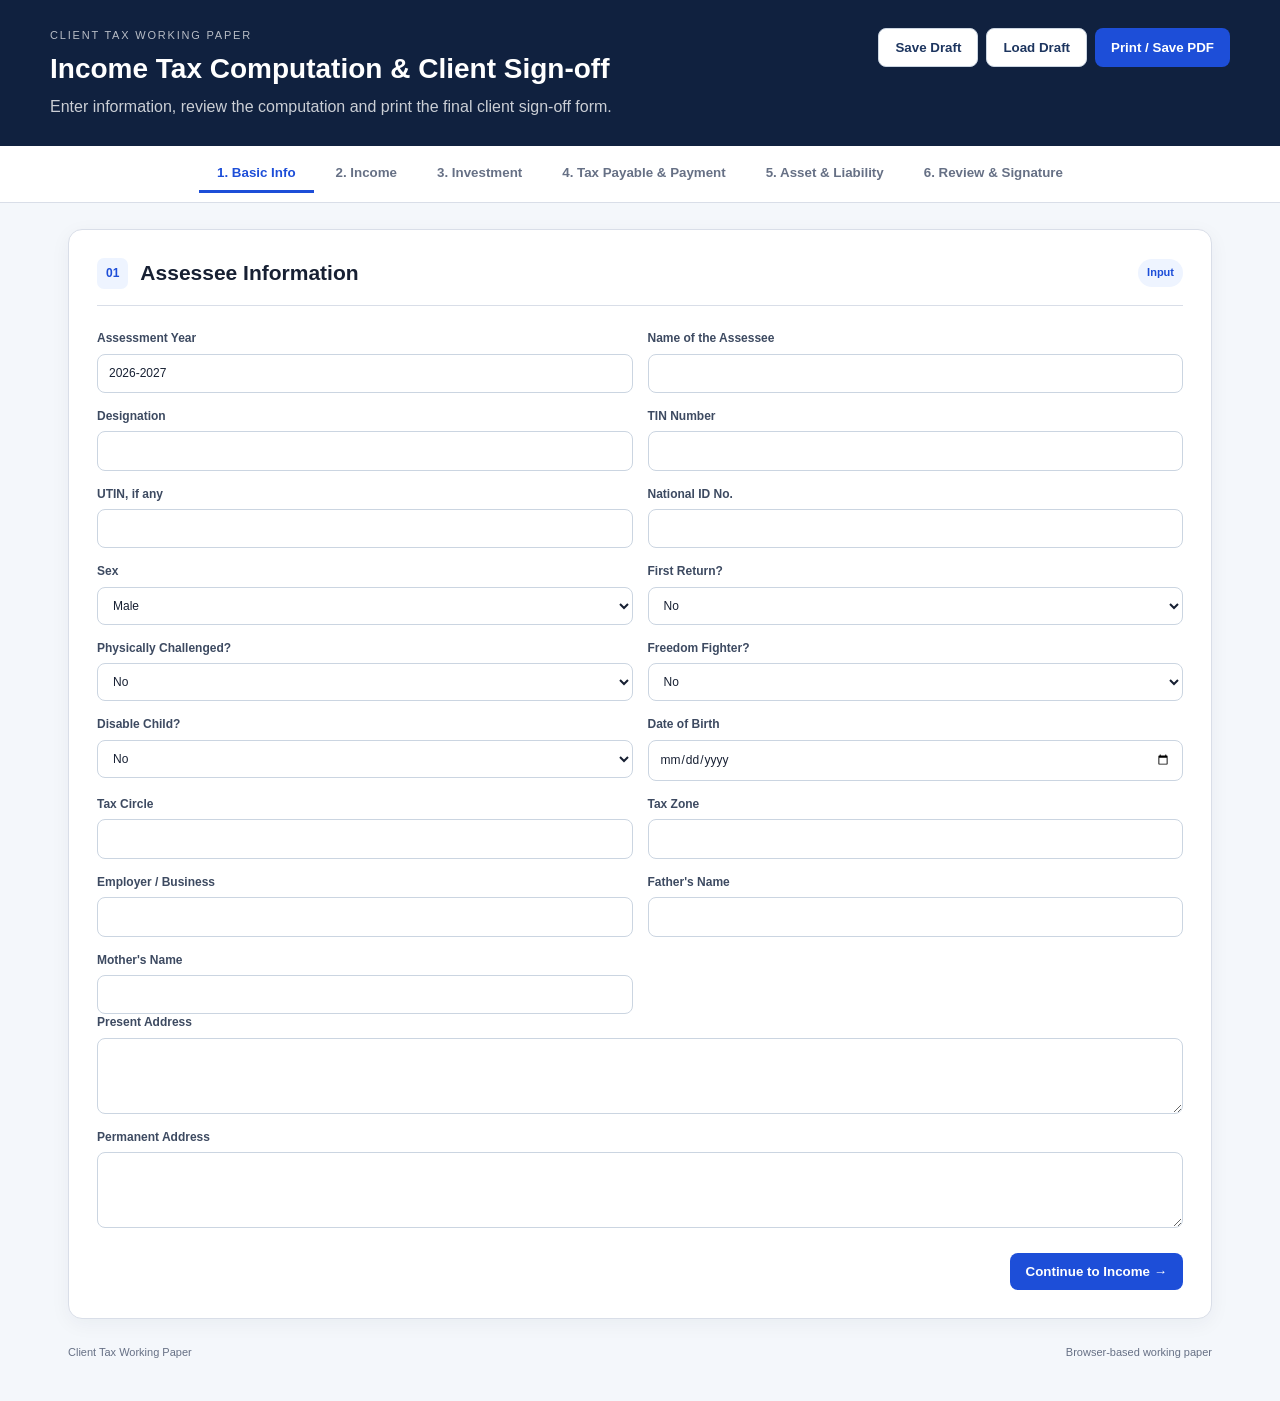
==== commit 0ced30bb: "Add other salary income and asset liability reconciliation" ====
--- a/index.html
+++ b/index.html
@@ -1,23 +1,20 @@
 <!DOCTYPE html>
-<html lang="en">
-<head><meta charset="UTF-8"><meta name="viewport" content="width=device-width, initial-scale=1.0"><title>Income Tax Computation & Client Sign-off</title><link rel="stylesheet" href="styles.css"></head>
-<body>
-<header class="topbar"><div><div class="eyebrow">CLIENT TAX WORKING PAPER</div><h1>Income Tax Computation & Client Sign-off</h1><p>Enter the information, review the calculated tax position, then print the final form for client signature.</p></div><div class="top-actions"><button class="btn secondary" id="saveBtn">Save Draft</button><button class="btn secondary" id="loadBtn">Load Draft</button><button class="btn primary" id="printBtn">Print / Save PDF</button></div></header>
-<nav class="steps"><button class="step active" data-step="1">1. Basic Info</button><button class="step" data-step="2">2. Income</button><button class="step" data-step="3">3. Investment</button><button class="step" data-step="4">4. Tax Payable & Payment</button><button class="step" data-step="5">5. Review</button><button class="step" data-step="6">6. Signature</button></nav>
+<html lang="en"><head><meta charset="UTF-8"><meta name="viewport" content="width=device-width,initial-scale=1.0"><title>Income Tax Computation & Client Sign-off</title><link rel="stylesheet" href="styles.css"></head><body>
+<header class="topbar"><div><div class="eyebrow">CLIENT TAX WORKING PAPER</div><h1>Income Tax Computation & Client Sign-off</h1><p>Enter information, review the computation and print the final client sign-off form.</p></div><div class="top-actions"><button class="btn secondary" id="saveBtn">Save Draft</button><button class="btn secondary" id="loadBtn">Load Draft</button><button class="btn primary" id="printBtn">Print / Save PDF</button></div></header>
+<nav class="steps"><button class="step active" data-step="1">1. Basic Info</button><button class="step" data-step="2">2. Income</button><button class="step" data-step="3">3. Investment</button><button class="step" data-step="4">4. Tax Payable & Payment</button><button class="step" data-step="5">5. Asset & Liability</button><button class="step" data-step="6">6. Review & Signature</button></nav>
 <main class="container"><div id="status" class="status hidden"></div>
-<section class="panel step-panel active" data-panel="1"><div class="section-head"><div><span class="section-no">01</span><h2>Assessee Information</h2></div><span class="badge">Input</span></div><div class="grid two">
-<label>Assessment Year<input id="assessmentYear" value="2026-2027"></label><label>Name of the Assessee<input id="name"></label><label>Designation<input id="designation"></label><label>TIN Number<input id="tin"></label><label>UTIN, if any<input id="utin"></label><label>National ID No.<input id="nid"></label><label>Sex<select id="sex"><option>Male</option><option>Female</option><option>Third</option></select></label><label>First Return?<select id="firstReturn"><option>No</option><option>Yes</option></select></label><label>Physically Challenged?<select id="disabled"><option>No</option><option>Yes</option></select></label><label>Freedom Fighter?<select id="freedomFighter"><option>No</option><option>Yes</option></select></label><label>Disable Child?<select id="disableChild"><option>No</option><option>Yes</option></select></label><label>Date of Birth<input id="dob" type="date"></label><label>Tax Circle<input id="taxCircle"></label><label>Tax Zone<input id="taxZone"></label><label>Employer / Business<input id="employer"></label><label>Father's Name<input id="father"></label><label>Mother's Name<input id="mother"></label></div><div class="grid one"><label>Present Address<textarea id="presentAddress"></textarea></label><label>Permanent Address<textarea id="permanentAddress"></textarea></label></div><div class="nav-row"><span></span><button class="btn primary next">Continue to Income →</button></div></section>
+<section class="panel step-panel active" data-panel="1"><div class="section-head"><div><span class="section-no">01</span><h2>Assessee Information</h2></div><span class="badge">Input</span></div><div class="grid two"><label>Assessment Year<input id="assessmentYear" value="2026-2027"></label><label>Name of the Assessee<input id="name"></label><label>Designation<input id="designation"></label><label>TIN Number<input id="tin"></label><label>UTIN, if any<input id="utin"></label><label>National ID No.<input id="nid"></label><label>Sex<select id="sex"><option>Male</option><option>Female</option><option>Third</option></select></label><label>First Return?<select id="firstReturn"><option>No</option><option>Yes</option></select></label><label>Physically Challenged?<select id="disabled"><option>No</option><option>Yes</option></select></label><label>Freedom Fighter?<select id="freedomFighter"><option>No</option><option>Yes</option></select></label><label>Disable Child?<select id="disableChild"><option>No</option><option>Yes</option></select></label><label>Date of Birth<input id="dob" type="date"></label><label>Tax Circle<input id="taxCircle"></label><label>Tax Zone<input id="taxZone"></label><label>Employer / Business<input id="employer"></label><label>Father's Name<input id="father"></label><label>Mother's Name<input id="mother"></label></div><div class="grid one"><label>Present Address<textarea id="presentAddress"></textarea></label><label>Permanent Address<textarea id="permanentAddress"></textarea></label></div><div class="nav-row"><span></span><button class="btn primary next">Continue to Income →</button></div></section>
 <section class="panel step-panel" data-panel="2"><div class="section-head"><div><span class="section-no">02</span><h2>Income Computation</h2></div><span class="badge">Input + Auto calculation</span></div>
-<details open class="income-card"><summary>Salary Income <span class="live" id="salaryLive">৳0</span></summary><div class="grid three"><label>Basic Pay<input data-num id="basicPay"></label><label>House Rent Allowance<input data-num id="houseRent"></label><label>Festival Bonus<input data-num id="festivalBonus"></label><label>Conveyance Allowance<input data-num id="conveyance"></label><label>Medical Allowance<input data-num id="medical"></label><label>Gratuity<input data-num id="gratuity"></label><label>Employer PF Contribution<input data-num id="employerPF"></label><label>Clothing Benefit<input data-num id="clothing"></label><label>Earned Leave<input data-num id="earnedLeave"></label><label>Performance Bonus<input data-num id="performanceBonus"></label></div><div class="calc-line"><span>Total Salary Income</span><strong id="salaryGross">৳0</strong></div><div class="calc-line"><span>Salary exemption: lower of 1/3 of total or ৳500,000</span><strong id="salaryExempt">৳0</strong></div><div class="calc-line total"><span>Taxable Salary Income</span><strong id="salaryTaxable">৳0</strong></div></details>
+<details open class="income-card"><summary>Salary Income <span class="live" id="salaryLive">৳0</span></summary><div class="grid three"><label>Basic Pay<input data-num id="basicPay"></label><label>House Rent Allowance<input data-num id="houseRent"></label><label>Festival Bonus<input data-num id="festivalBonus"></label><label>Conveyance Allowance<input data-num id="conveyance"></label><label>Medical Allowance<input data-num id="medical"></label><label>Gratuity<input data-num id="gratuity"></label><label>Employer PF Contribution<input data-num id="employerPF"></label><label>Clothing Benefit<input data-num id="clothing"></label><label>Earned Leave<input data-num id="earnedLeave"></label><label>Performance Bonus<input data-num id="performanceBonus"></label><label>Any Other Salary Income<input data-num id="salaryOther"></label></div><div class="calc-line"><span>Total Salary Income</span><strong id="salaryGross">৳0</strong></div><div class="calc-line"><span>Salary exemption: lower of 1/3 of total or ৳500,000</span><strong id="salaryExempt">৳0</strong></div><div class="calc-line total"><span>Taxable Salary Income</span><strong id="salaryTaxable">৳0</strong></div></details>
 <details class="income-card"><summary>House Property <span class="live" id="houseLive">৳0</span></summary><div class="grid three"><label>Property Location / Description<input id="houseLocation"></label><label>Property Type<select id="houseType"><option value="">Select</option><option value="residential">Residential</option><option value="commercial">Commercial</option></select></label><label>Start Date<input id="houseStart" type="date"></label><label>Annual Rental Income<input data-num id="rentIncome"></label><label>Insurance Premium<input data-num id="houseInsurance"></label><label>Loan / Mortgage Interest<input data-num id="houseInterest"></label><label>Municipal / Local Tax<input data-num id="municipalTax"></label><label>Vacancy Allowance<input data-num id="vacancyAllowance"></label><label>Pre-rental Interest<input data-num id="preRentInterest"></label></div><div class="calc-line"><span>Repair & maintenance</span><strong id="houseRepair">৳0</strong></div><div class="calc-line"><span>Total claimed expenses</span><strong id="houseExpenses">৳0</strong></div><div class="calc-line total"><span>Net House Property Income</span><strong id="houseTaxable">৳0</strong></div></details>
 <details class="income-card"><summary>Agriculture <span class="live" id="agriLive">৳0</span></summary><div class="grid three"><label>Books of Account Maintained?<select id="agriBooks"><option>Yes</option><option>No</option></select></label><label>Sale of Agricultural Produce<input data-num id="agriSales"></label><label>Tea / Rubber Production<input data-num id="agriTea"></label><label>Land Development Tax<input data-num id="agriLandTax"></label><label>Land Rent<input data-num id="agriLandRent"></label><label>Seeds & Fertilizers<input data-num id="agriSeeds"></label><label>Labour Wages<input data-num id="agriLabour"></label><label>Irrigation & Electricity<input data-num id="agriIrrigation"></label><label>Farm Loan Interest<input data-num id="agriInterest"></label><label>Machinery / Dairy Maintenance<input data-num id="agriMaintenance"></label><label>Insurance Premium<input data-num id="agriInsurance"></label><label>Loss Prevention Cost<input data-num id="agriLoss"></label><label>Depreciation & Amortization<input data-num id="agriDep"></label><label>Dead Dairy Purchase<input data-num id="agriDairy"></label><label>Other Eligible Agriculture Expense<input data-num id="agriOther"></label></div><div class="calc-line"><span>Total agricultural receipts</span><strong id="agriReceipts">৳0</strong></div><div class="calc-line"><span>Total agricultural expenses</span><strong id="agriExpenses">৳0</strong></div><div class="calc-line total"><span>Net Agricultural Income</span><strong id="agriTaxable">৳0</strong></div></details>
 <details class="income-card"><summary>Business / Profession <span class="live" id="businessLive">৳0</span></summary><div class="grid two"><label>Type of Main Business<input id="businessType"></label><label>Business / Profession Name<input id="businessName"></label><label class="span-2">Business Address<textarea id="businessAddress"></textarea></label></div><h3>Receipts / Income</h3><div class="grid three"><label>Business Income<input data-num id="bizBusinessIncome"></label><label>Professional Income<input data-num id="bizProfessionIncome"></label><label>Recurring Business Relationship Benefit<input data-num id="bizRecurring"></label><label>Management Fee Income<input data-num id="bizManagement"></label><label>Leasing Amount Due<input data-num id="bizLease"></label><label>Currency Exchange Gain<input data-num id="bizFx"></label><label>Liquidated Company Income<input data-num id="bizLiquidated"></label><label>Annual Sales / Turnover<input data-num id="bizTurnover"></label></div><h3>Eligible Expenses</h3><div class="grid three" id="businessExpenseGrid"></div><div class="calc-line"><span>Total Business Receipts</span><strong id="bizReceipts">৳0</strong></div><div class="calc-line"><span>Total Eligible Business Expenses</span><strong id="bizExpenses">৳0</strong></div><div class="calc-line total"><span>Net Business Income</span><strong id="bizTaxable">৳0</strong></div></details>
 <details class="income-card"><summary>Capital Gain <span class="live" id="capitalLive">৳0</span></summary><div class="grid three"><label>Way of Ownership<select id="capitalOwnership"><option value="purchase">Purchase</option><option value="inheritance">Inheritance</option></select></label><label>Fair Value at Inheritance<input data-num id="capitalFairValue"></label><label>Purchase Value<input data-num id="capitalPurchaseValue"></label><label>Sale Value / Consideration<input data-num id="capitalSale"></label><label>Registration & Duty Cost<input data-num id="capitalDuty"></label><label>Asset Development / Repair Cost<input data-num id="capitalRepair"></label></div><div class="calc-line"><span>Total eligible expenses</span><strong id="capitalExpenses">৳0</strong></div><div class="calc-line total"><span>Net Capital Gain</span><strong id="capitalTaxable">৳0</strong></div></details>
 <details class="income-card"><summary>Financial Assets <span class="live" id="financialLive">৳0</span></summary><div class="grid three"><label>Govt. Securities Interest / Profit<input data-num id="finGovt"></label><label>Securities / Debenture Income<input data-num id="finSecurities"></label><label>Interest / Profit Income<input data-num id="finInterest"></label><label>Bank / Financial Institution Interest<input data-num id="finBank"></label><label>Asset / Product / Scheme Interest<input data-num id="finScheme"></label><label>Dividend Income<input data-num id="finDividend"></label><label>Bank / FI Charges<input data-num id="finCharges"></label><label>Loan Interest for Asset<input data-num id="finLoanInterest"></label><label>Other Eligible Expense<input data-num id="finOtherExpense"></label></div><div class="calc-line"><span>Gross financial asset income</span><strong id="finGross">৳0</strong></div><div class="calc-line"><span>Eligible expenses</span><strong id="finExpenses">৳0</strong></div><div class="calc-line total"><span>Net Financial Asset Income</span><strong id="finTaxable">৳0</strong></div></details>
 <details class="income-card"><summary>Other Sources <span class="live" id="otherLive">৳0</span></summary><div class="grid two"><label>Royalty / License / Technical Knowledge / Intangible Asset<input data-num id="otherRoyalty"></label><label>Government Subsidies<input data-num id="otherSubsidy"></label><label>Alienation of Property Income<input data-num id="otherAlienation"></label><label>Donation / Grant / Gift<input data-num id="otherGift"></label><label>Other Unclassified Income<input data-num id="otherUnclassified"></label><label>Eligible Other Expense<input data-num id="otherExpense"></label></div><div class="calc-line"><span>Gross other-source income</span><strong id="otherGross">৳0</strong></div><div class="calc-line total"><span>Net Other-Source Income</span><strong id="otherTaxable">৳0</strong></div></details>
-<div class="summary-strip"><div><small>Total Taxable Income</small><strong id="totalIncome">৳0</strong></div><div><small>Tax Before Rebate</small><strong id="taxBeforeRebate">৳0</strong></div><div><small>Estimated Tax Payable</small><strong id="estimatedTax">৳0</strong></div></div><div class="nav-row"><button class="btn secondary prev">← Back</button><button class="btn primary next">Continue to Investment →</button></div></section>
+<div class="summary-strip"><div><small>Total Taxable Income</small><strong id="totalIncome">৳0</strong></div><div><small>Tax Before Rebate</small><strong id="taxBeforeRebate">৳0</strong></div><div><small>Regular Tax After Rebate</small><strong id="regularTaxAfterRebate">৳0</strong></div></div><div class="nav-row"><button class="btn secondary prev">← Back</button><button class="btn primary next">Continue to Investment →</button></div></section>
 <section class="panel step-panel" data-panel="3"><div class="section-head"><div><span class="section-no">03</span><h2>Investment Rebate</h2></div><span class="badge">Input + Auto calculation</span></div><div class="grid three"><label>Life Insurance Premium<input data-num id="invLife"></label><label>Deferred Annuity Contribution<input data-num id="invAnnuity"></label><label>Contributory PF<input data-num id="invPF"></label><label>RPF Contribution<input data-num id="invRPF"></label><label>Superannuation Fund<input data-num id="invSuper"></label><label>Government Securities<input data-num id="invGovt"></label><label>Unit / Mutual Fund Certificate<input data-num id="invMutual"></label><label>DPS Investment<input data-num id="invDPS"></label><label>BSEC-approved Securities<input data-num id="invBsec"></label><label>Approved Hospital Donation<input data-num id="invHospital"></label><label>Handicraft Welfare Donation<input data-num id="invHandicraft"></label><label>Zakat Fund Contribution<input data-num id="invZakat"></label><label>Benevolent Fund / Joint Insurance<input data-num id="invBenevolent"></label><label>Approved Philanthropic / Educational Donation<input data-num id="invEducation"></label><label>Socioeconomic / Cultural Institution Donation<input data-num id="invSocio"></label></div><div class="calc-line"><span>Eligible investment after specified caps</span><strong id="eligibleInvestment">৳0</strong></div><div class="calc-line"><span>Maximum eligible investment: 30% of taxable income</span><strong id="maxInvestment">৳0</strong></div><div class="calc-line"><span>Estimated tax rebate</span><strong id="taxRebate">৳0</strong></div><div class="nav-row"><button class="btn secondary prev">← Back</button><button class="btn primary next">Continue to Tax Payable & Payment →</button></div></section>
-<section class="panel step-panel" data-panel="4"><div class="section-head"><div><span class="section-no">04</span><h2>Tax Payable & Payment</h2></div><span class="badge">Auto calculation + payment input</span></div><p class="helper">Tax payable is the maximum of 1% of business turnover, regular calculated tax after applicable rebate, or the statutory minimum tax of ৳5,000 for an existing taxpayer and ৳1,000 for a first-time taxpayer.</p><div class="grid three"><label>Business Turnover<input data-num id="taxTurnover"></label><label>1% of Business Turnover<input data-num id="turnoverMinimum" readonly></label><label>Regular Calculated Tax<input data-num id="regularTaxDisplay" readonly></label><label>Statutory Minimum Tax<input data-num id="statutoryMinimumDisplay" readonly></label><label>Tax Payable Before AIT / Credit<input data-num id="taxPayableBeforeAIT" readonly></label></div><div class="summary-strip"><div><small>1% of Business Turnover</small><strong id="turnoverMinimumSummary">৳0</strong></div><div><small>Regular Calculated Tax</small><strong id="regularTaxSummary">৳0</strong></div><div><small>Applicable Minimum Tax</small><strong id="minimumTaxSummary">৳0</strong></div></div><div class="calc-line total"><span>Tax Payable = MAX(1% of turnover, regular calculated tax, applicable minimum tax)</span><strong id="finalTaxPayable">৳0</strong></div><h3>Advance Income Tax / Tax Credits</h3><div class="table-wrap"><table id="aitTable"><thead><tr><th>Period / Reference (free text)</th><th>Challan No.</th><th>Date</th><th>Amount (৳)</th></tr></thead><tbody></tbody></table></div><div class="grid two"><label>Other AIT / Tax Credit<input data-num id="otherAITCredit"></label><label>Total AIT / Tax Credit<input data-num id="totalAITPayment" readonly></label></div><div class="calc-line"><span>Balance Tax Payable</span><strong id="balanceTaxPayable">৳0</strong></div><h3>Payment Details</h3><div class="grid three"><label>Payment Status<select id="paymentStatus"><option>Not Paid</option><option>Paid</option><option>Partially Paid</option></select></label><label>Payment Reference / Challan No.<input id="paymentReference"></label><label>Payment Date<input id="paymentDate" type="date"></label><label>Amount Paid<input data-num id="amountPaid"></label><label>Remaining Amount<input data-num id="remainingAmount" readonly></label><label>Payment Method<input id="paymentMethod" placeholder="e.g. e-Challan / Bank / Other"></label></div><div class="nav-row"><button class="btn secondary prev">← Back</button><button class="btn primary next">Review Computation →</button></div></section>
-<section class="panel step-panel" data-panel="5"><div class="section-head"><div><span class="section-no">05</span><h2>Client Review & Final Computation</h2></div><span class="badge">Read-only</span></div><div id="reviewCard" class="review-card"></div><div class="declaration"><h3>Client Review Checklist</h3><label class="check"><input type="checkbox" id="confirmInfo"> I have reviewed the personal and income information entered above.</label><label class="check"><input type="checkbox" id="confirmDocuments"> I confirm that the information is supported by the documents and records provided to the tax preparer.</label><label class="check"><input type="checkbox" id="confirmTax"> I have reviewed the tax computation and understand that the final tax liability may change if information or applicable law changes.</label><label>Client comments<textarea id="clientComments" placeholder="Optional comments, corrections or instructions"></textarea></label></div><div class="nav-row"><button class="btn secondary prev">← Back</button><button class="btn primary next">Go to Signature →</button></div></section>
-<section class="panel step-panel" data-panel="6"><div class="section-head"><div><span class="section-no">06</span><h2>Final Client Sign-off</h2></div><span class="badge">Print-ready</span></div><div class="signature-preview" id="signaturePreview"></div><div class="signature-grid"><div class="signature-box"><div class="signature-line"></div><strong>Client Signature</strong><span>Name: <b id="sigName">________________</b></span><span>Date: __________________</span></div><div class="signature-box"><div class="signature-line"></div><strong>Prepared / Reviewed By</strong><span>Name: __________________</span><span>Date: __________________</span></div></div><div class="final-note"><strong>Important:</strong> This is a client review and sign-off working paper generated from the supplied Excel template. It is not itself an official NBR return or a substitute for professional verification of the applicable tax law.</div><div class="nav-row no-print"><button class="btn secondary prev">← Back</button><button class="btn primary" id="finalPrintBtn">Print Final Form</button></div></section>
-</main><footer class="footer no-print"><span>Client Tax Working Paper</span><span>Local browser app • Data stays in the browser unless exported</span></footer><script src="app.js"></script></body></html>
+<section class="panel step-panel" data-panel="4"><div class="section-head"><div><span class="section-no">04</span><h2>Tax Payable & Payment</h2></div><span class="badge">Auto calculation + payment input</span></div><p class="helper">Tax to deposit is the maximum of 1% of business turnover, regular calculated tax after rebate, or statutory minimum tax of ৳5,000 for an existing taxpayer and ৳1,000 for a first-time taxpayer. Available AIT / credits are then deducted.</p><div class="grid three"><label>Business Turnover<input data-num id="taxTurnover"></label><label>1% of Business Turnover<input id="turnoverMinimum" readonly></label><label>Regular Calculated Tax After Rebate<input id="regularTaxDisplay" readonly></label><label>Statutory Minimum Tax<input id="statutoryMinimumDisplay" readonly></label><label>Tax to Deposit Before AIT / Credit<input id="taxPayableBeforeAIT" readonly></label><label>Tax to Deposit After AIT / Credit<input id="balanceTaxPayable" readonly></label></div><div class="summary-strip"><div><small>1% of Turnover</small><strong id="turnoverMinimumSummary">৳0</strong></div><div><small>Regular Calculated Tax</small><strong id="regularTaxSummary">৳0</strong></div><div><small>Applicable Minimum Tax</small><strong id="minimumTaxSummary">৳0</strong></div></div><div class="calc-line total"><span>Tax to Deposit = MAX(1% turnover, regular calculated tax, minimum tax)</span><strong id="finalTaxPayable">৳0</strong></div><h3>Advance Income Tax / Tax Credits</h3><div class="table-wrap"><table id="aitTable"><thead><tr><th>Period / Reference (free text)</th><th>Challan No.</th><th>Date</th><th>Amount (৳)</th></tr></thead><tbody></tbody></table></div><div class="grid two"><label>Other AIT / Tax Credit<input data-num id="otherAITCredit"></label><label>Total AIT / Tax Credit<input id="totalAITPayment" readonly></label></div><div class="calc-line"><span>Balance Tax to Deposit</span><strong id="balanceTaxPayable2">৳0</strong></div><h3>Payment Details</h3><div class="grid three"><label>Payment Status<select id="paymentStatus"><option>Pending</option><option>Paid</option><option>Partially Paid</option></select></label><label>Payment Method<input id="paymentMethod"></label><label>Payment Reference / Challan No.<input id="paymentReference"></label><label>Payment Date<input id="paymentDate" type="date"></label><label>Amount Paid<input data-num id="amountPaid"></label><label>Remaining Amount<input id="remainingAmount" readonly></label></div><div class="nav-row"><button class="btn secondary prev">← Back</button><button class="btn primary next">Continue to Asset & Liability →</button></div></section>
+<section class="panel step-panel" data-panel="5"><div class="section-head"><div><span class="section-no">05</span><h2>Asset & Liability Statement and Reconciliation</h2></div><span class="badge">Input + Auto reconciliation</span></div><p class="helper">The reconciliation explains the movement from the previous year reported net asset to this year's net asset through additions, disposals / reductions and other adjustments.</p><h3>Previous Year Reported Position</h3><div class="grid three"><label>Previous Year Total Assets<input data-num id="prevAssets"></label><label>Previous Year Total Liabilities<input data-num id="prevLiabilities"></label><label>Previous Year Reported Net Asset<input data-num id="prevNetAsset"></label></div><h3>This Year Assets</h3><div class="grid three"><label>Cash & Bank Balance<input data-num id="assetCash"></label><label>Investment / FDR / DPS<input data-num id="assetInvestment"></label><label>House / Land / Property<input data-num id="assetProperty"></label><label>Motor Vehicle<input data-num id="assetVehicle"></label><label>Business / Partnership Assets<input data-num id="assetBusiness"></label><label>Shares / Securities<input data-num id="assetShares"></label><label>Jewellery / Valuables<input data-num id="assetJewellery"></label><label>Other Assets<input data-num id="assetOther"></label></div><div class="calc-line total"><span>This Year Total Assets</span><strong id="thisYearAssets">৳0</strong></div><h3>This Year Liabilities</h3><div class="grid three"><label>Bank / Financial Institution Loan<input data-num id="liabBank"></label><label>Personal / Other Loan<input data-num id="liabPersonal"></label><label>Business Liability<input data-num id="liabBusiness"></label><label>Other Liability<input data-num id="liabOther"></label></div><div class="calc-line total"><span>This Year Total Liabilities</span><strong id="thisYearLiabilities">৳0</strong></div><div class="calc-line total"><span>This Year Net Asset = Assets − Liabilities</span><strong id="thisYearNetAsset">৳0</strong></div><h3>Net Asset Reconciliation</h3><div class="grid three"><label>Previous Year Reported Net Asset<input id="reconPrevious" readonly></label><label>This Year Net Asset<input id="reconCurrent" readonly></label><label>Increase / (Decrease) in Net Asset<input id="netAssetChange" readonly></label><label>This Year Additions / Acquisitions<input data-num id="netAssetAdditions"></label><label>Disposals / Reductions<input data-num id="netAssetDisposals"></label><label>Other Adjustments<input data-num id="netAssetOthers"></label></div><div class="calc-line"><span>Reconciled Change = Additions − Disposals ± Other Adjustments</span><strong id="reconciledChange">৳0</strong></div><div class="calc-line total"><span>Reconciliation Difference</span><strong id="reconciliationDifference">৳0</strong></div><label>Explanation for Reconciliation Difference<textarea id="reconciliationExplanation" placeholder="Explain any difference, such as opening balance correction, valuation change, gifts, inheritance, loan movement or other adjustment."></textarea></label><div class="nav-row"><button class="btn secondary prev">← Back</button><button class="btn primary next">Review & Signature →</button></div></section>
+<section class="panel step-panel" data-panel="6"><div class="section-head"><div><span class="section-no">06</span><h2>Final Review, Tax Summary & Client Signature</h2></div><span class="badge">Print-ready</span></div><div id="reviewCard" class="review-card"></div><div class="declaration"><h3>Client Review Checklist</h3><label class="check"><input type="checkbox" id="confirmInfo"> I have reviewed the personal, income, asset and liability information entered above.</label><label class="check"><input type="checkbox" id="confirmDocuments"> I confirm that the information is supported by the documents and records provided.</label><label class="check"><input type="checkbox" id="confirmTax"> I have reviewed the tax calculation, tax to deposit and AIT / credit adjustment.</label><label>Client comments<textarea id="clientComments"></textarea></label></div><div class="signature-grid"><div class="signature-box"><div class="signature-line"></div><strong>Client Signature</strong><span>Name: <b id="sigName">________________</b></span><span>Date: __________________</span></div><div class="signature-box"><div class="signature-line"></div><strong>Prepared / Reviewed By</strong><span>Name: __________________</span><span>Date: __________________</span></div></div><div class="final-note"><strong>Client declaration:</strong> I confirm that I have reviewed the above tax computation and asset-liability reconciliation and have provided the information in good faith. This working paper is subject to professional verification and applicable tax law.</div><div class="nav-row no-print"><button class="btn secondary prev">← Back</button><button class="btn primary" id="finalPrintBtn">Print Final Form</button></div></section>
+</main><footer class="footer no-print"><span>Client Tax Working Paper</span><span>Browser-based working paper</span></footer><script src="app.js"></script></body></html>
--- a/styles.css
+++ b/styles.css
@@ -1,14 +1,4 @@
-:root{--ink:#172033;--muted:#667085;--line:#d9dee8;--bg:#f4f7fb;--panel:#fff;--brand:#1d4ed8;--brand2:#0f3ea9;--soft:#eef4ff;--success:#087443;--warn:#9a6700}
-*{box-sizing:border-box}body{margin:0;font-family:Inter,Segoe UI,Arial,sans-serif;color:var(--ink);background:var(--bg);line-height:1.45}
-.topbar{background:#10213f;color:#fff;padding:28px max(24px,calc((100% - 1180px)/2));display:flex;justify-content:space-between;gap:30px;align-items:flex-start}.eyebrow{font-size:11px;letter-spacing:1.8px;opacity:.7}.topbar h1{margin:5px 0;font-size:28px}.topbar p{margin:4px 0 0;opacity:.78;max-width:720px}.top-actions{display:flex;gap:8px;flex-wrap:wrap}.btn{border:0;border-radius:8px;padding:11px 16px;font-weight:700;cursor:pointer}.btn.primary{background:var(--brand);color:#fff}.btn.primary:hover{background:var(--brand2)}.btn.secondary{background:#fff;color:#1d355f;border:1px solid #cbd5e1}
-.steps{position:sticky;top:0;z-index:10;background:#fff;border-bottom:1px solid var(--line);display:flex;justify-content:center;gap:4px;padding:9px}.step{background:transparent;border:0;padding:10px 18px;color:var(--muted);font-weight:700;border-bottom:3px solid transparent;cursor:pointer}.step.active{color:var(--brand);border-color:var(--brand)}
-.container{max-width:1180px;margin:26px auto;padding:0 18px}.panel{display:none;background:var(--panel);border:1px solid var(--line);border-radius:14px;padding:28px;box-shadow:0 5px 20px rgba(16,33,63,.05)}.panel.active{display:block}
-.section-head{display:flex;justify-content:space-between;align-items:center;margin-bottom:24px;border-bottom:1px solid var(--line);padding-bottom:16px}.section-head>div{display:flex;align-items:center;gap:12px}.section-no{font-size:12px;font-weight:800;color:var(--brand);background:var(--soft);padding:7px 9px;border-radius:7px}.section-head h2{margin:0;font-size:21px}.badge{font-size:11px;font-weight:800;color:var(--brand);background:var(--soft);padding:6px 9px;border-radius:20px}
-.grid{display:grid;gap:15px}.grid.one{grid-template-columns:1fr}.grid.two{grid-template-columns:repeat(2,minmax(0,1fr))}.grid.three{grid-template-columns:repeat(3,minmax(0,1fr))}.span-2{grid-column:span 2}label{display:flex;flex-direction:column;gap:6px;font-size:12px;font-weight:800;color:#3d4a61}input,select,textarea{font:inherit;font-weight:500;color:var(--ink);border:1px solid #cbd5e1;border-radius:8px;background:#fff;padding:10px 11px;outline:none}input:focus,select:focus,textarea:focus{border-color:var(--brand);box-shadow:0 0 0 3px rgba(29,78,216,.1)}textarea{min-height:76px;resize:vertical}
-.income-card{border:1px solid var(--line);border-radius:12px;margin:14px 0;overflow:hidden;background:#fff}.income-card summary{list-style:none;cursor:pointer;padding:15px 17px;font-weight:800;display:flex;justify-content:space-between;background:#fafbfe}.income-card summary::-webkit-details-marker{display:none}.income-card>div,.income-card>h3{padding-left:17px;padding-right:17px}.income-card>div.grid{padding-top:17px}.income-card h3{font-size:14px;margin:20px 0 0}.live{font-size:13px;color:var(--success)}
-.calc-line{display:flex;justify-content:space-between;border-top:1px solid var(--line);padding:11px 17px;color:#526078}.calc-line strong{color:var(--ink)}.calc-line.total{background:#f7f9fc;font-size:15px;color:var(--ink)}
-.summary-strip{display:grid;grid-template-columns:repeat(3,1fr);gap:12px;margin:22px 0}.summary-strip>div{background:#10213f;color:#fff;border-radius:10px;padding:15px}.summary-strip small{display:block;opacity:.7}.summary-strip strong{display:block;font-size:20px;margin-top:4px}
-.nav-row{display:flex;justify-content:space-between;gap:10px;margin-top:25px}.table-wrap{overflow:auto;border:1px solid var(--line);border-radius:10px;margin:15px 0}table{width:100%;border-collapse:collapse;min-width:650px}th,td{padding:9px;border-bottom:1px solid var(--line);text-align:left;font-size:12px}th{background:#f5f7fa}.review-card{border:1px solid var(--line);border-radius:12px;overflow:hidden}.review-header{background:#10213f;color:#fff;padding:20px}.review-header h3{margin:0 0 4px}.review-grid{display:grid;grid-template-columns:repeat(3,1fr)}.review-grid div{padding:16px;border-bottom:1px solid var(--line);border-right:1px solid var(--line)}.review-grid small{display:block;color:var(--muted)}.review-grid strong{display:block;margin-top:3px}.declaration{margin-top:20px;padding:18px;background:#f8fafc;border:1px solid var(--line);border-radius:12px}.declaration h3{margin-top:0}.check{display:block;margin:11px 0;font-size:13px}.check input{width:auto;margin-right:7px}.signature-preview{border:1px solid var(--line);border-radius:12px;padding:20px;background:#fafbfe;margin-bottom:25px}.signature-preview h3{margin:0 0 5px}.signature-preview .amount{font-size:26px;font-weight:900}.signature-grid{display:grid;grid-template-columns:1fr 1fr;gap:55px;margin-top:40px}.signature-box{min-height:150px;display:flex;flex-direction:column;gap:8px}.signature-line{border-bottom:1px solid #333;margin-top:55px;width:90%}.final-note{margin-top:35px;padding:14px 16px;border-left:4px solid #f59e0b;background:#fffaf0;font-size:12px;color:#5c4a20}.footer{max-width:1180px;margin:18px auto 40px;padding:0 18px;color:var(--muted);font-size:11px;display:flex;justify-content:space-between}
-.status{padding:11px 14px;background:#ecfdf3;border:1px solid #a7f3d0;color:#065f46;border-radius:8px;margin-bottom:14px}.hidden{display:none}
-@media(max-width:800px){.topbar{display:block}.top-actions{margin-top:18px}.steps{overflow:auto;justify-content:flex-start}.step{white-space:nowrap}.grid.two,.grid.three,.review-grid,.summary-strip,.signature-grid{grid-template-columns:1fr}.span-2{grid-column:auto}.panel{padding:18px}.footer{display:none}}
-@media print{body{background:#fff}.topbar,.steps,.no-print,.footer,.status{display:none!important}.container{max-width:none;margin:0;padding:0}.panel{display:none!important;border:0;box-shadow:none;padding:0}.panel[data-panel="5"]{display:block!important}.signature-preview{margin-top:0}.final-note{page-break-inside:avoid}.signature-grid{margin-top:55px} @page{size:A4;margin:14mm}}
+:root{--ink:#172033;--muted:#667085;--line:#d9dee8;--bg:#f4f7fb;--panel:#fff;--brand:#1d4ed8;--brand2:#0f3ea9;--soft:#eef4ff;--success:#087443}
+*{box-sizing:border-box}body{margin:0;font-family:Inter,Segoe UI,Arial,sans-serif;color:var(--ink);background:var(--bg);line-height:1.45}.topbar{background:#10213f;color:#fff;padding:28px max(24px,calc((100% - 1180px)/2));display:flex;justify-content:space-between;gap:30px;align-items:flex-start}.eyebrow{font-size:11px;letter-spacing:1.8px;opacity:.7}.topbar h1{margin:5px 0;font-size:28px}.topbar p{margin:4px 0 0;opacity:.78;max-width:720px}.top-actions{display:flex;gap:8px;flex-wrap:wrap}.btn{border:0;border-radius:8px;padding:11px 16px;font-weight:700;cursor:pointer}.btn.primary{background:var(--brand);color:#fff}.btn.primary:hover{background:var(--brand2)}.btn.secondary{background:#fff;color:#1d355f;border:1px solid #cbd5e1}.steps{position:sticky;top:0;z-index:10;background:#fff;border-bottom:1px solid var(--line);display:flex;justify-content:center;gap:4px;padding:9px;overflow:auto}.step{background:transparent;border:0;padding:10px 18px;color:var(--muted);font-weight:700;border-bottom:3px solid transparent;cursor:pointer;white-space:nowrap}.step.active{color:var(--brand);border-color:var(--brand)}.container{max-width:1180px;margin:26px auto;padding:0 18px}.panel{display:none;background:var(--panel);border:1px solid var(--line);border-radius:14px;padding:28px;box-shadow:0 5px 20px rgba(16,33,63,.05)}.panel.active{display:block}.section-head{display:flex;justify-content:space-between;align-items:center;margin-bottom:24px;border-bottom:1px solid var(--line);padding-bottom:16px}.section-head>div{display:flex;align-items:center;gap:12px}.section-no{font-size:12px;font-weight:800;color:var(--brand);background:var(--soft);padding:7px 9px;border-radius:7px}.section-head h2{margin:0;font-size:21px}.badge{font-size:11px;font-weight:800;color:var(--brand);background:var(--soft);padding:6px 9px;border-radius:20px}.helper{margin:-10px 0 18px;color:var(--muted);font-size:12px}.grid{display:grid;gap:15px}.grid.one{grid-template-columns:1fr}.grid.two{grid-template-columns:repeat(2,minmax(0,1fr))}.grid.three{grid-template-columns:repeat(3,minmax(0,1fr))}.span-2{grid-column:span 2}label{display:flex;flex-direction:column;gap:6px;font-size:12px;font-weight:800;color:#3d4a61}input,select,textarea{font:inherit;font-weight:500;color:var(--ink);border:1px solid #cbd5e1;border-radius:8px;background:#fff;padding:10px 11px;outline:none}input:focus,select:focus,textarea:focus{border-color:var(--brand);box-shadow:0 0 0 3px rgba(29,78,216,.1)}input[readonly]{background:#f5f7fa;color:#475467}textarea{min-height:76px;resize:vertical}.income-card{border:1px solid var(--line);border-radius:12px;margin:14px 0;overflow:hidden;background:#fff}.income-card summary{list-style:none;cursor:pointer;padding:15px 17px;font-weight:800;display:flex;justify-content:space-between;background:#fafbfe}.income-card summary::-webkit-details-marker{display:none}.income-card>div,.income-card>h3{padding-left:17px;padding-right:17px}.income-card>div.grid{padding-top:17px}.income-card h3{font-size:14px;margin:20px 0 0}.live{font-size:13px;color:var(--success)}.calc-line{display:flex;justify-content:space-between;border-top:1px solid var(--line);padding:11px 17px;color:#526078}.calc-line strong{color:var(--ink)}.calc-line.total{background:#f7f9fc;font-size:15px;color:var(--ink)}.summary-strip{display:grid;grid-template-columns:repeat(3,1fr);gap:12px;margin:22px 0}.summary-strip>div{background:#10213f;color:#fff;border-radius:10px;padding:15px}.summary-strip small{display:block;opacity:.7}.summary-strip strong{display:block;font-size:20px;margin-top:4px}.nav-row{display:flex;justify-content:space-between;gap:10px;margin-top:25px}.table-wrap{overflow:auto;border:1px solid var(--line);border-radius:10px;margin:15px 0}table{width:100%;border-collapse:collapse;min-width:650px}th,td{padding:9px;border-bottom:1px solid var(--line);text-align:left;font-size:12px}th{background:#f5f7fa}.review-card{border:1px solid var(--line);border-radius:12px;overflow:hidden}.review-header{background:#10213f;color:#fff;padding:20px}.review-header h3{margin:0 0 4px}.review-grid{display:grid;grid-template-columns:repeat(3,1fr)}.review-grid div{padding:16px;border-bottom:1px solid var(--line);border-right:1px solid var(--line)}.review-grid small{display:block;color:var(--muted)}.review-grid strong{display:block;margin-top:3px}.declaration{margin-top:20px;padding:18px;background:#f8fafc;border:1px solid var(--line);border-radius:12px}.declaration h3{margin-top:0}.check{display:block;margin:11px 0;font-size:13px}.check input{width:auto;margin-right:7px}.signature-preview{border:1px solid var(--line);border-radius:12px;padding:20px;background:#fafbfe;margin-bottom:25px}.signature-preview h3{margin:0 0 5px}.signature-preview .amount{font-size:26px;font-weight:900}.signature-grid{display:grid;grid-template-columns:1fr 1fr;gap:55px;margin-top:40px}.signature-box{min-height:150px;display:flex;flex-direction:column;gap:8px}.signature-line{border-bottom:1px solid #333;margin-top:55px;width:90%}.final-note{margin-top:35px;padding:14px 16px;border-left:4px solid #f59e0b;background:#fffaf0;font-size:12px;color:#5c4a20}.footer{max-width:1180px;margin:18px auto 40px;padding:0 18px;color:var(--muted);font-size:11px;display:flex;justify-content:space-between}.status{padding:11px 14px;background:#ecfdf3;border:1px solid #a7f3d0;color:#065f46;border-radius:8px;margin-bottom:14px}.hidden{display:none}
+@media(max-width:800px){.topbar{display:block}.top-actions{margin-top:18px}.grid.two,.grid.three,.review-grid,.summary-strip,.signature-grid{grid-template-columns:1fr}.span-2{grid-column:auto}.panel{padding:18px}.footer{display:none}}
+@media print{body{background:#fff}.topbar,.steps,.no-print,.footer,.status{display:none!important}.container{max-width:none;margin:0;padding:0}.panel{display:none!important;border:0;box-shadow:none;padding:0}.panel[data-panel="6"]{display:block!important}.signature-preview{margin-top:0}.final-note{page-break-inside:avoid}.signature-grid{margin-top:55px}@page{size:A4;margin:14mm}}
